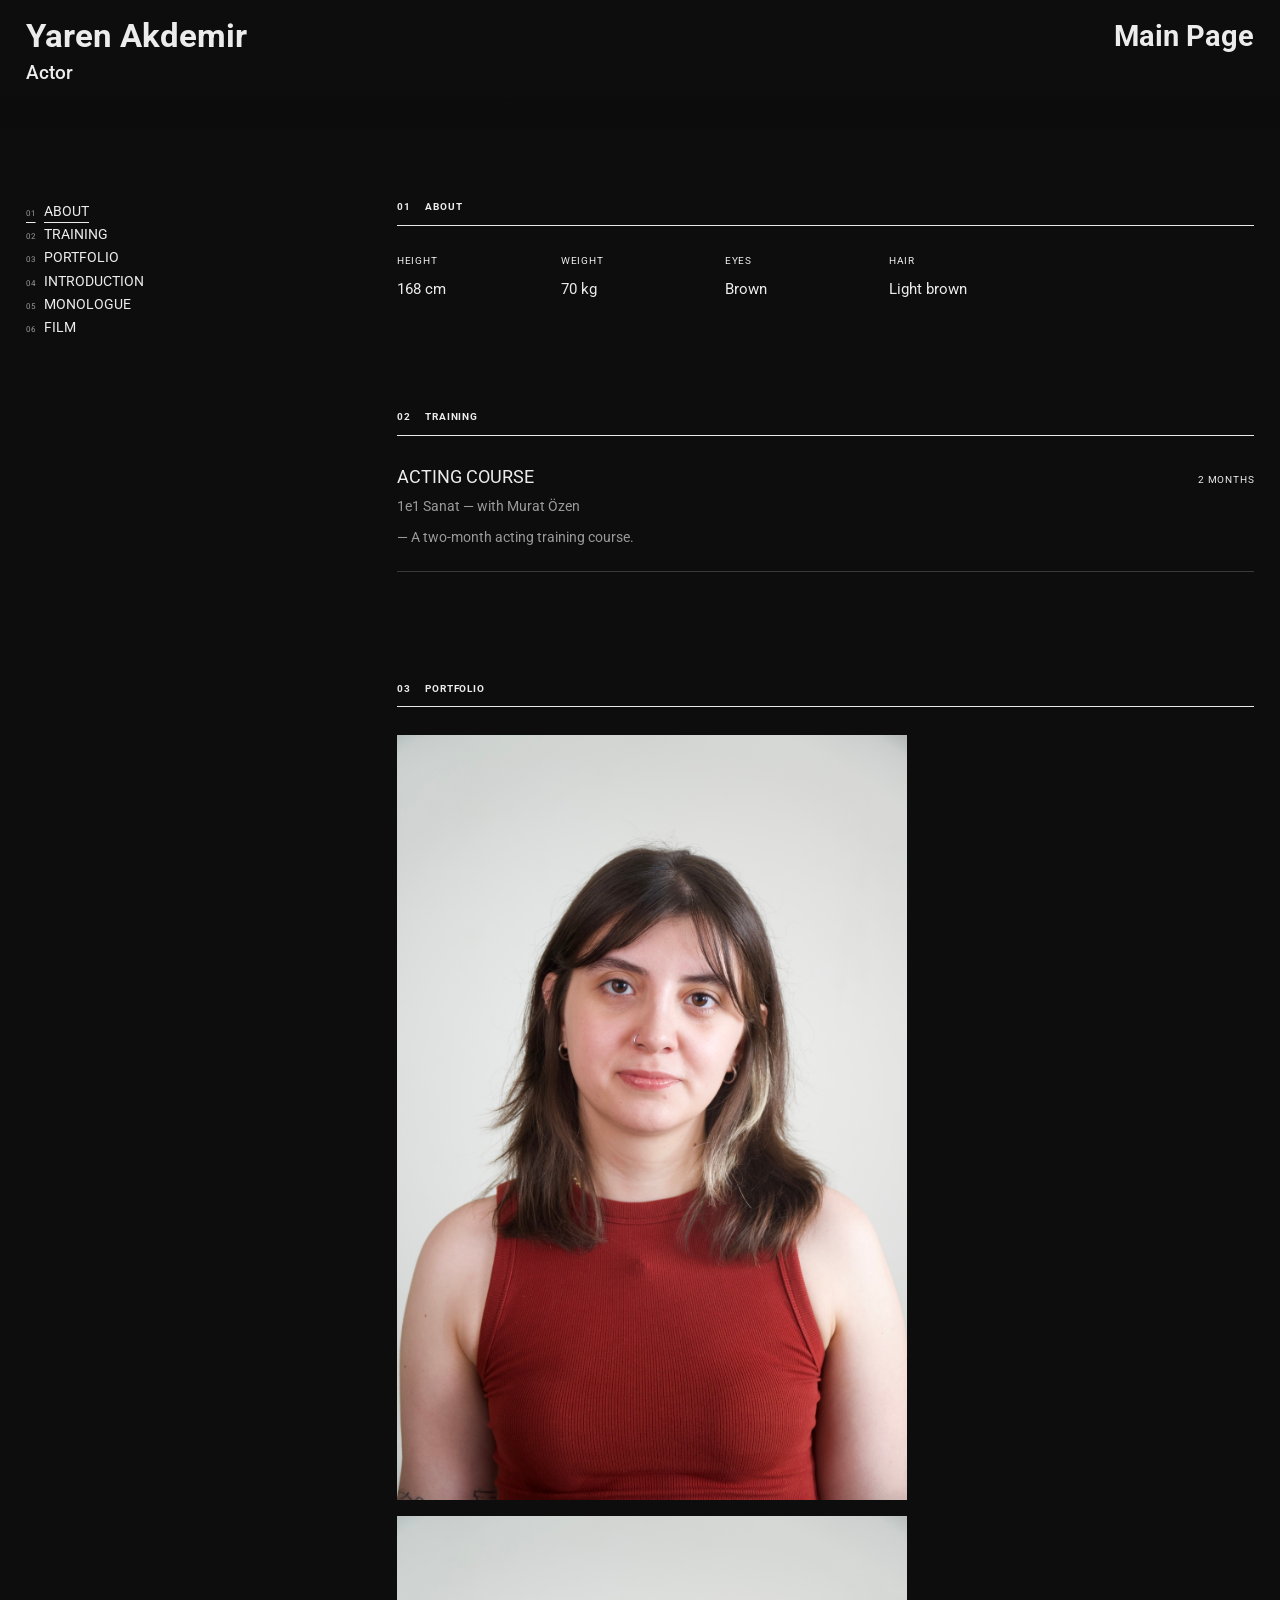
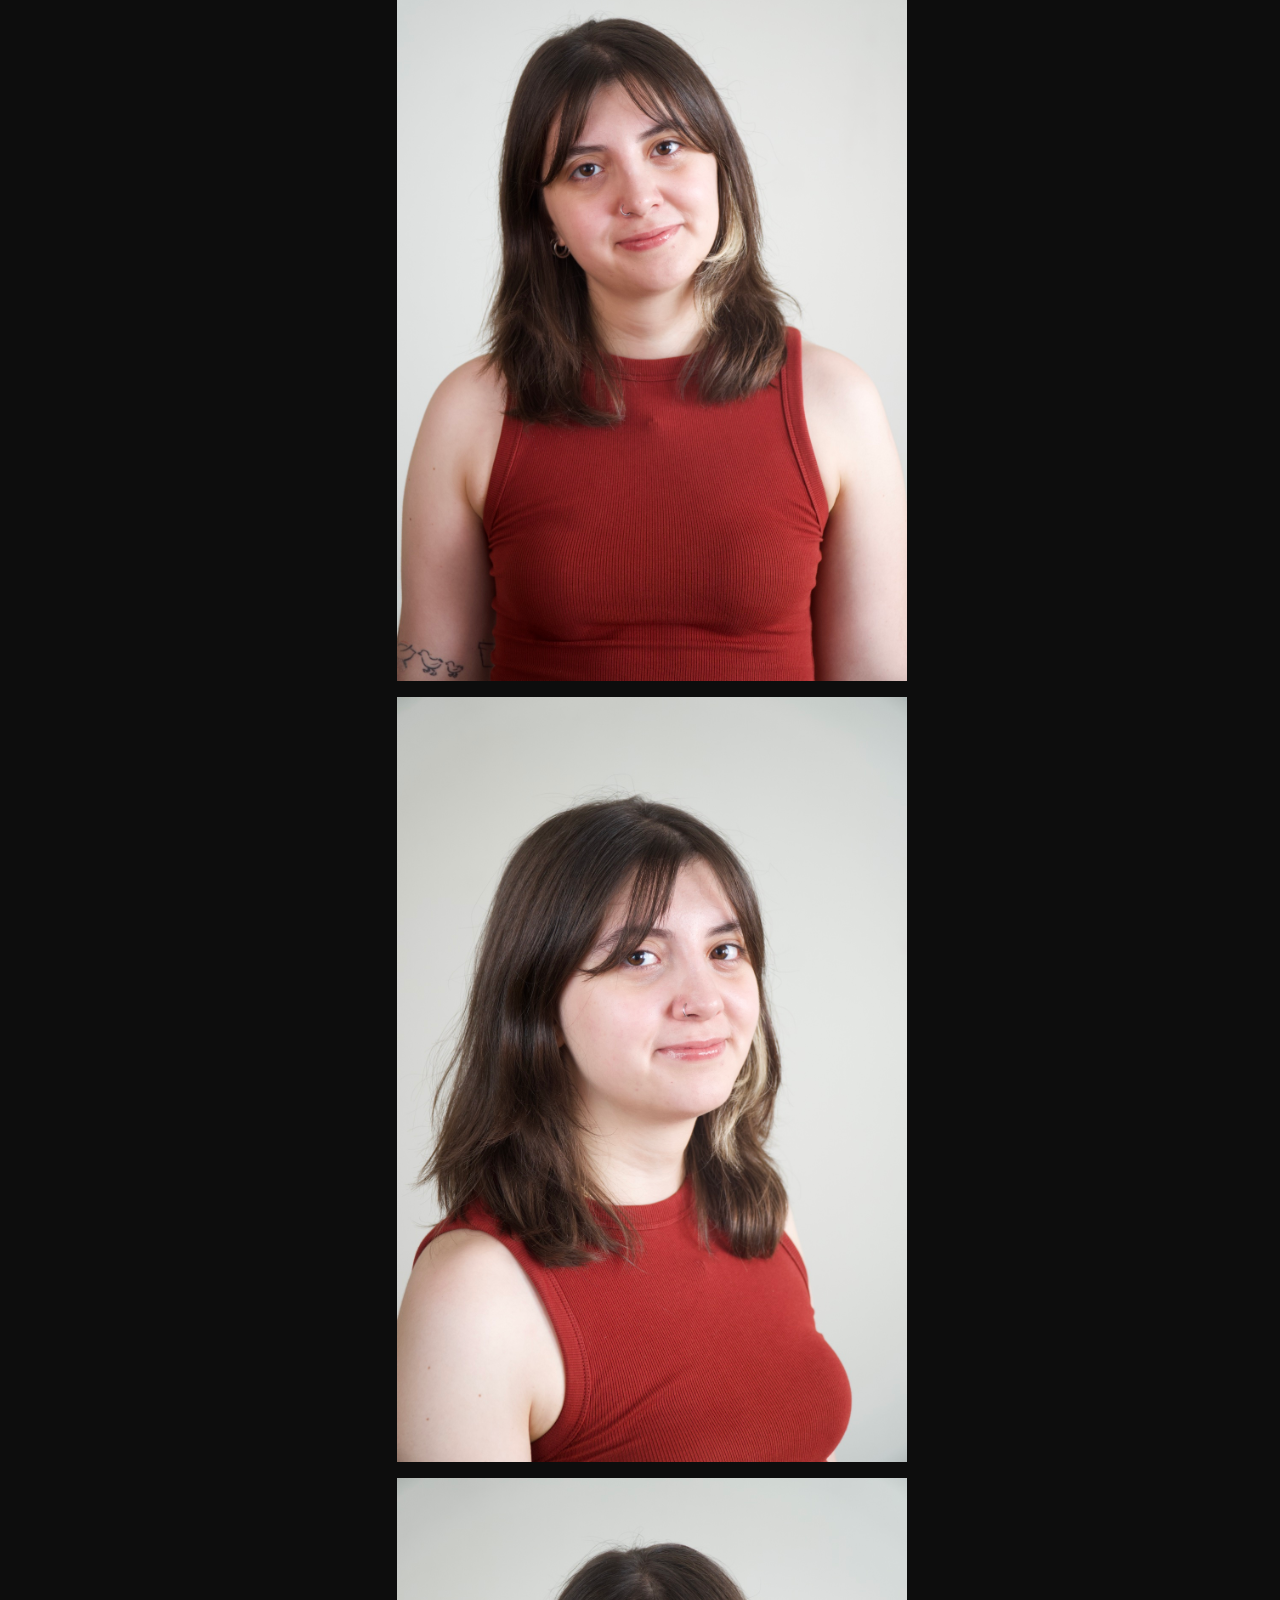
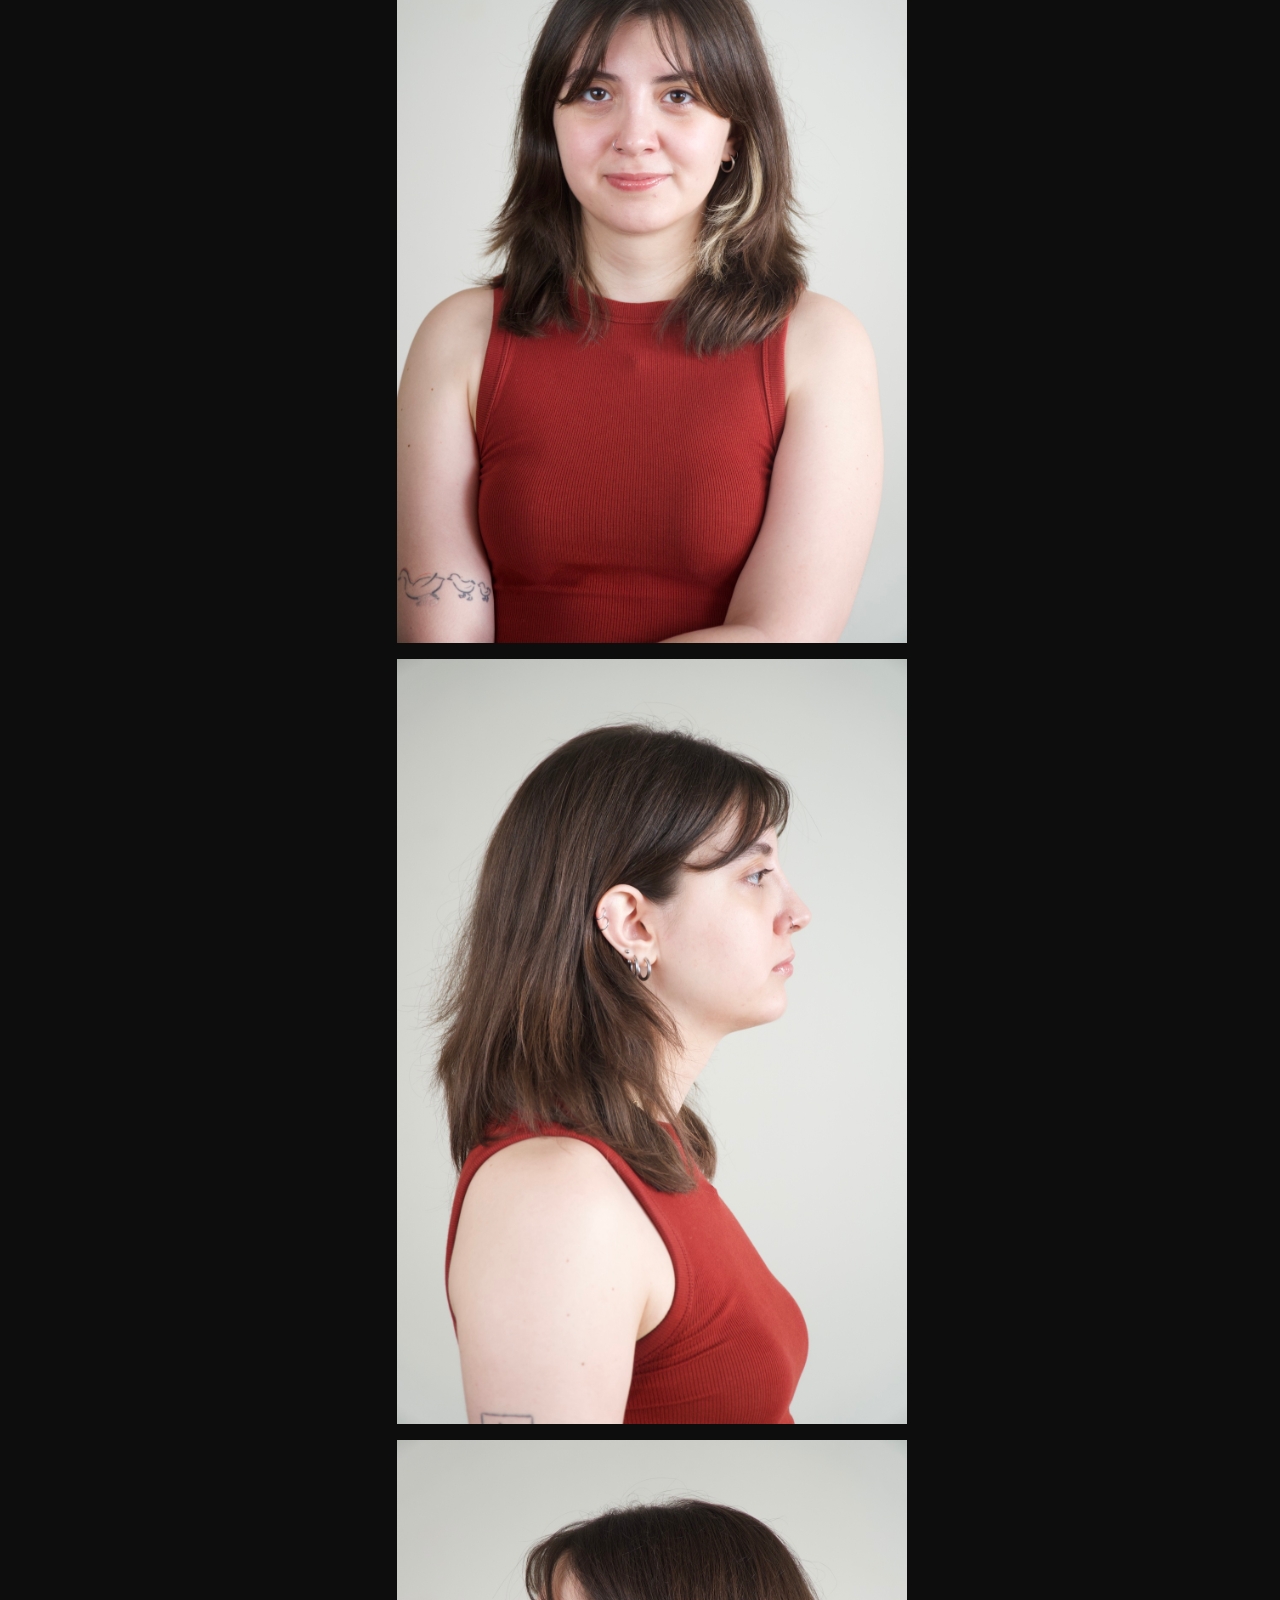
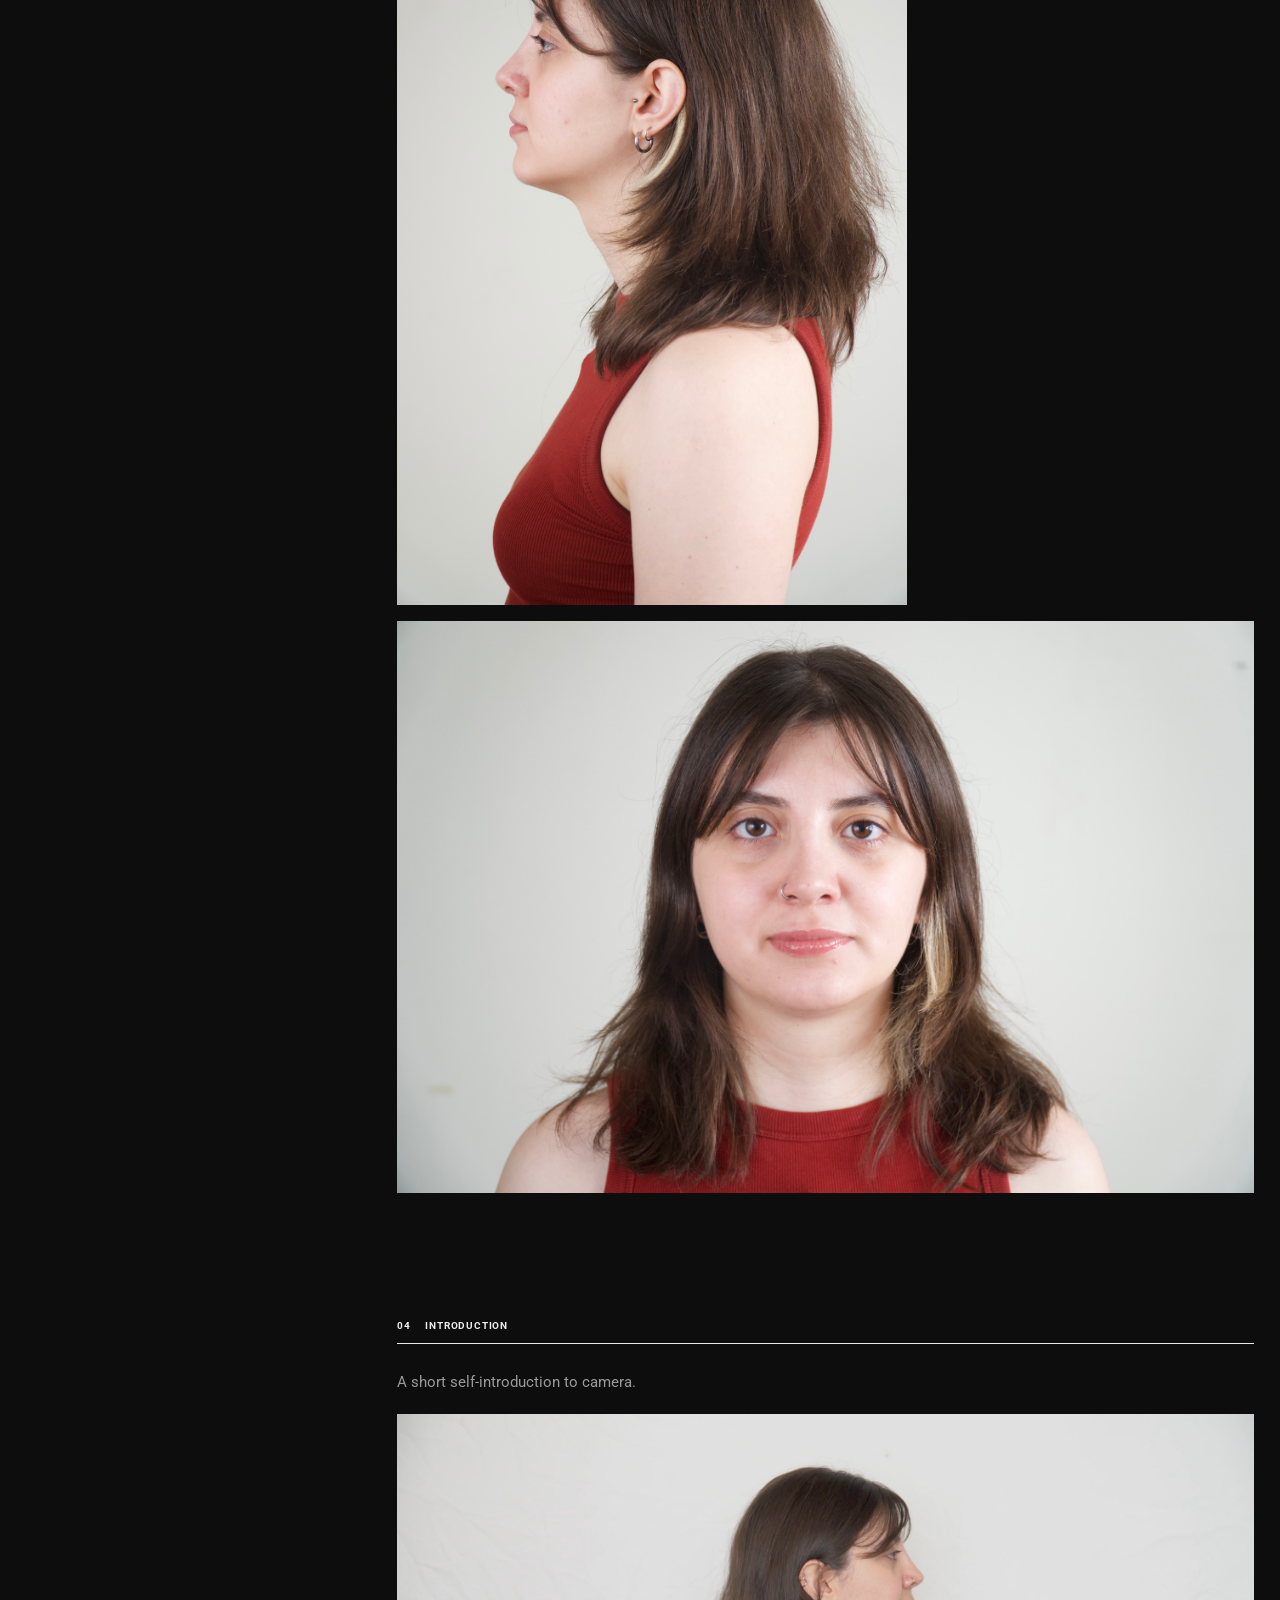
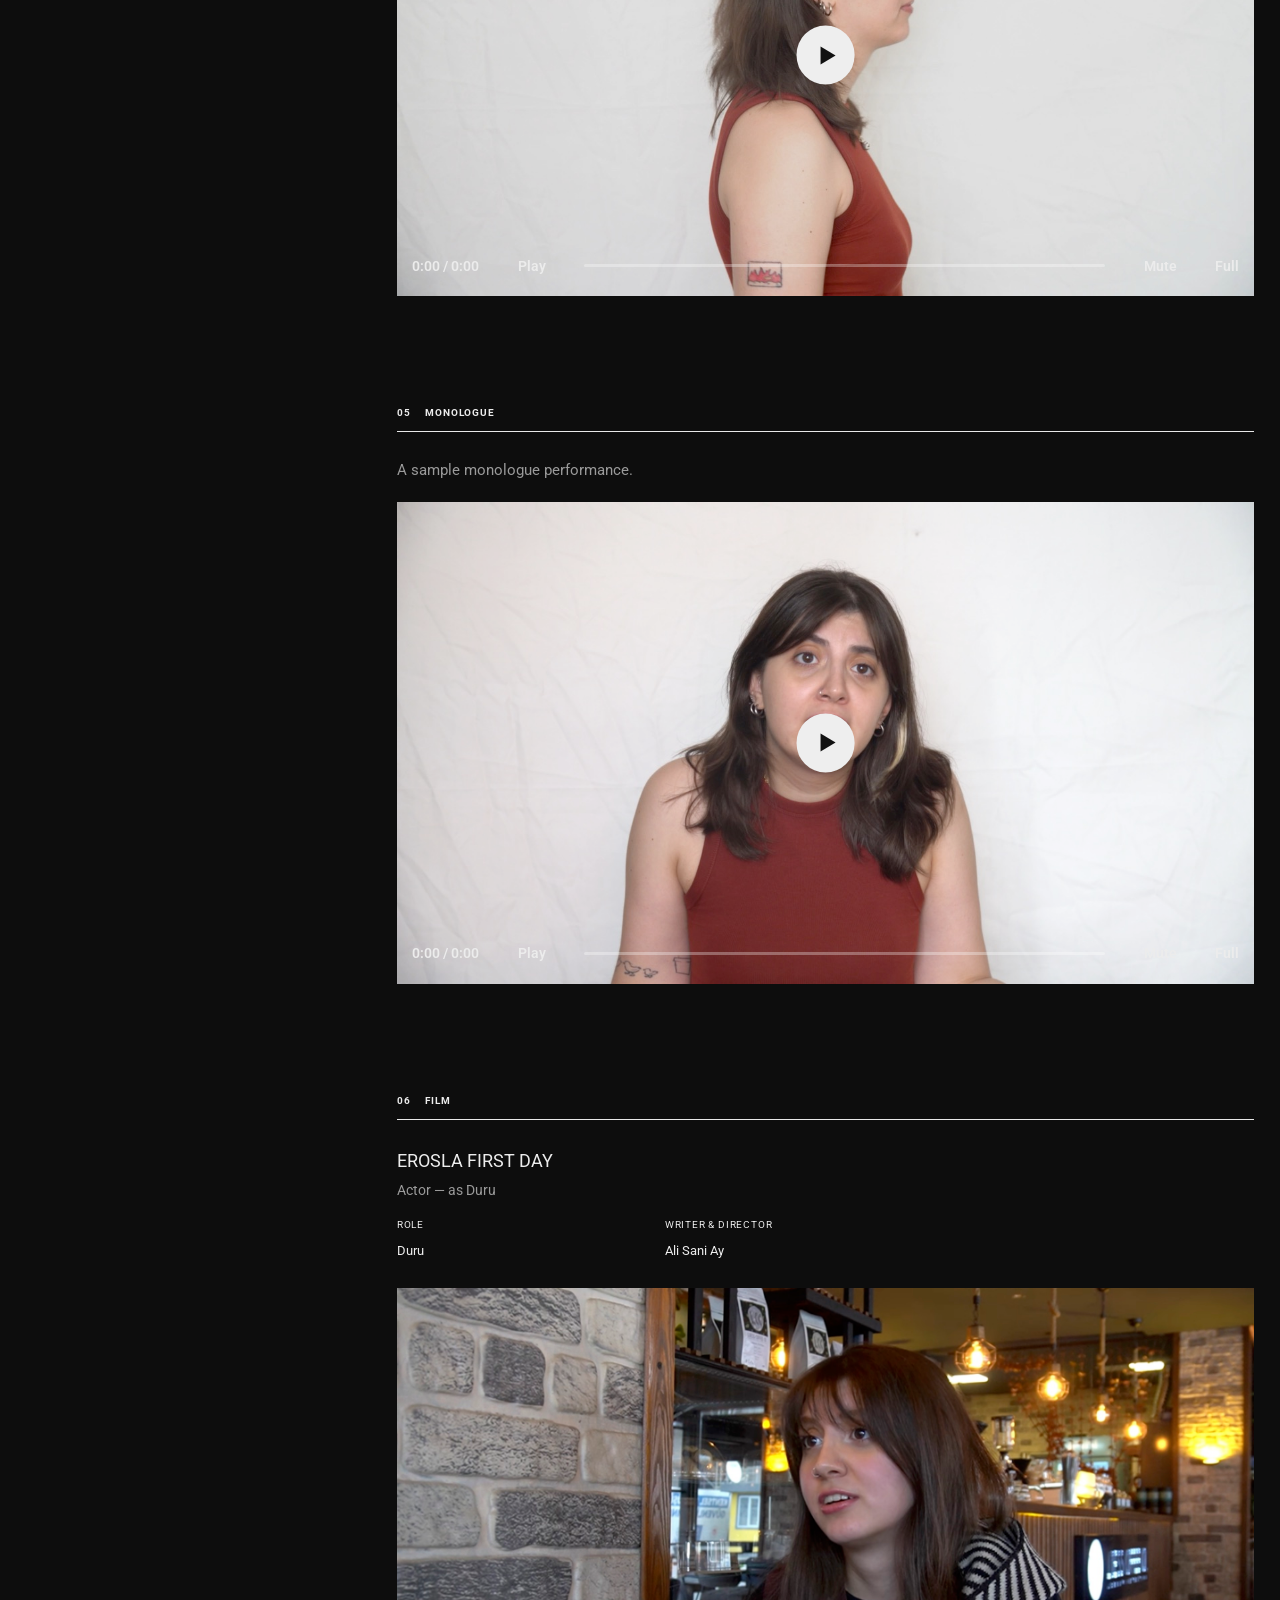
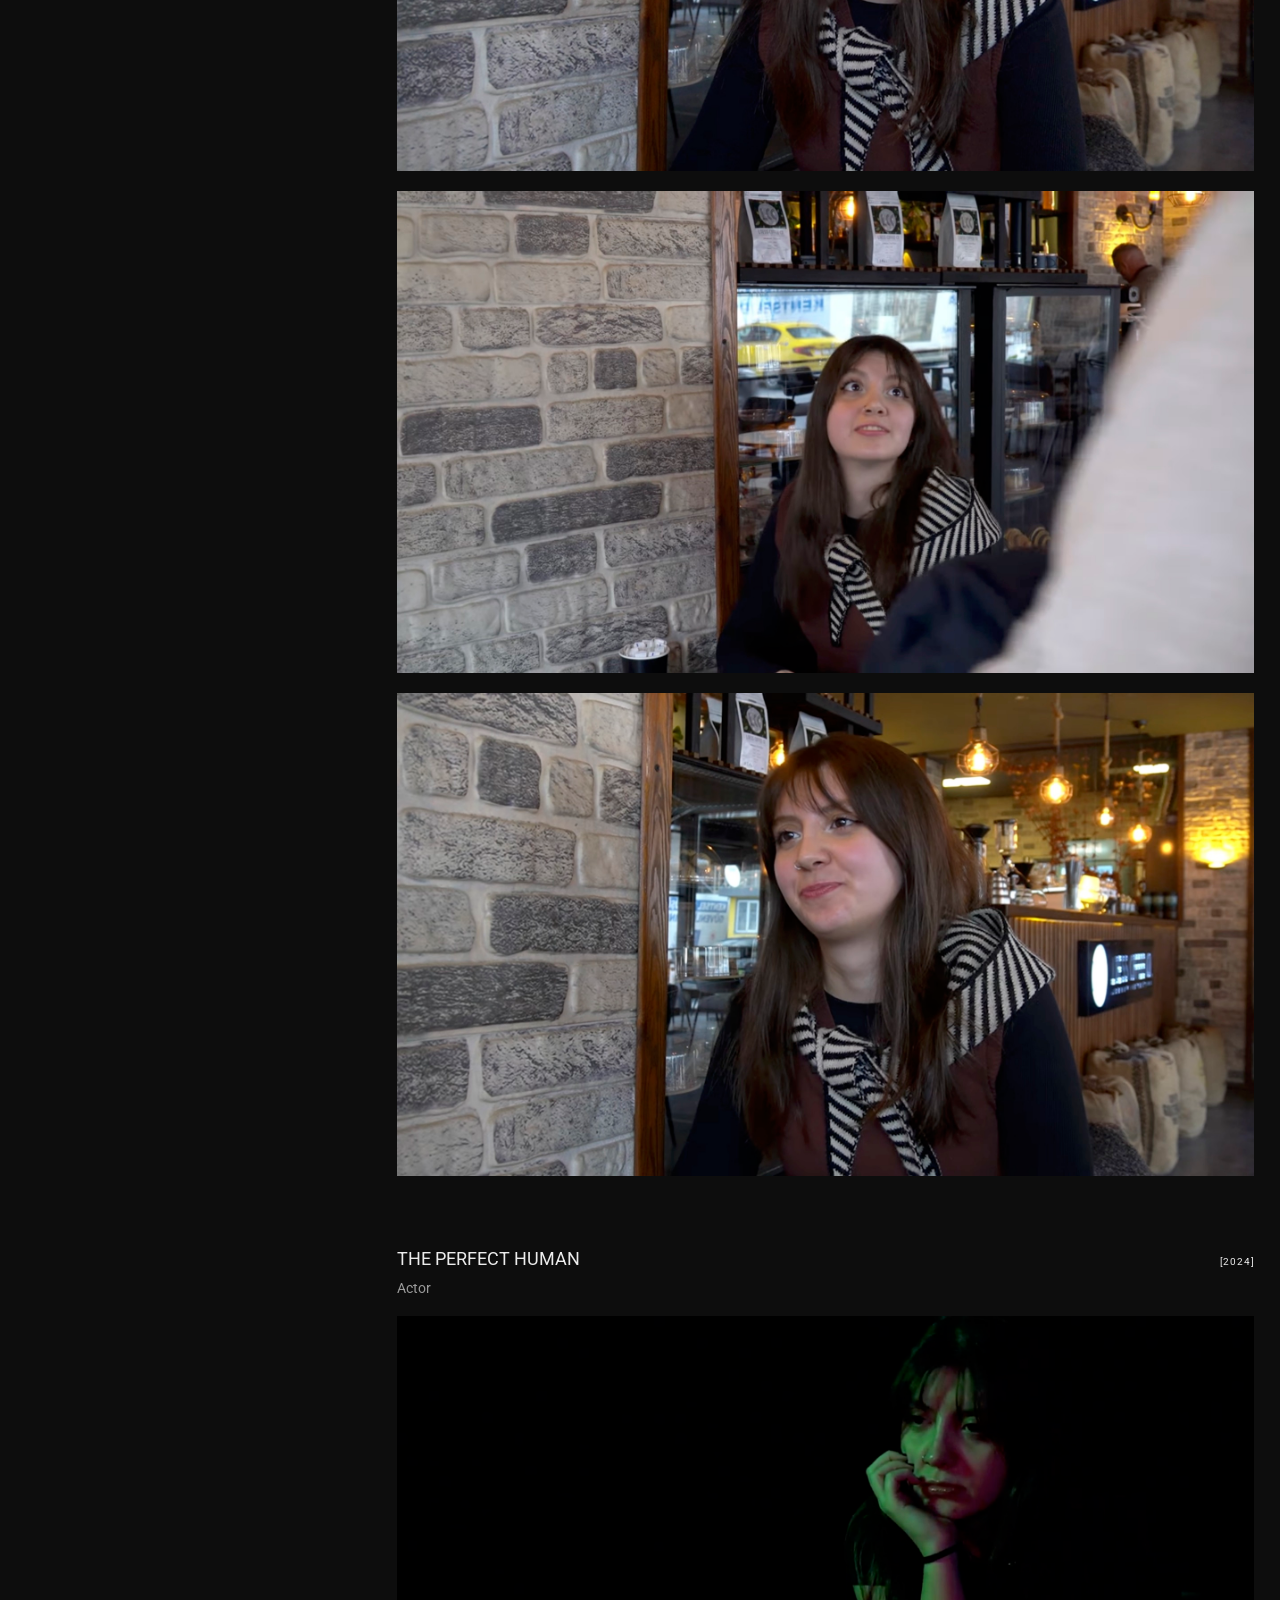
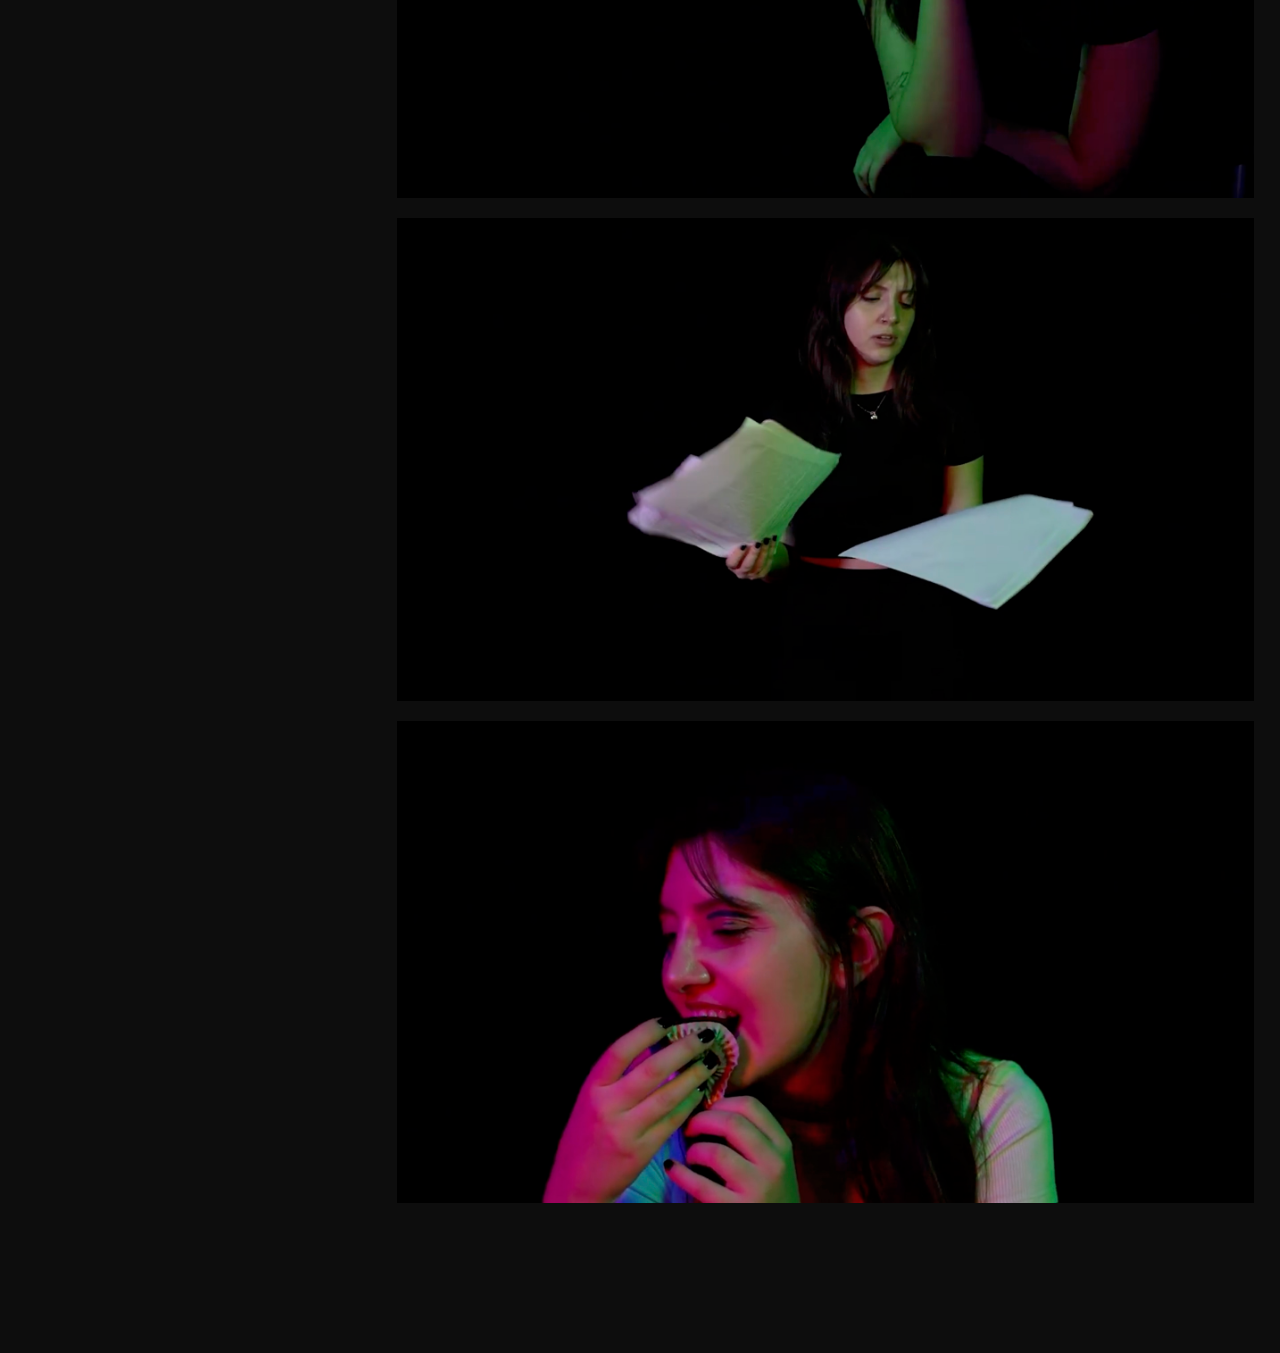
==== acting/index.html @ faf54133 "Web sitesini ekle" ====
<!DOCTYPE html>
<html lang="en">
<head>
  <meta charset="UTF-8">
  <meta name="viewport" content="width=device-width, initial-scale=1.0">
  <title>Yaren Akdemir — Acting</title>
  <link rel="preconnect" href="https://fonts.googleapis.com">
  <link rel="preconnect" href="https://fonts.gstatic.com" crossorigin>
  <link rel="stylesheet" href="https://fonts.googleapis.com/css2?family=Roboto:ital,wght@0,100..900;1,100..900&display=swap">
  <link rel="stylesheet" href="../css/pages.css">
</head>
<body class="page-acting">

<header class="site-header">
  <a class="brand" href="../index.html">
    <span class="brand-name">Yaren Akdemir</span>
    <span class="brand-title">Actor</span>
  </a>
  <div class="header-right">
    <a class="home-link" href="../index.html">Main Page</a>
  </div>
  <button class="menu-btn" aria-label="Menu" aria-expanded="false">+</button>
</header>

<nav class="menu-overlay" hidden>
  <a href="../index.html">Main Page</a>
  <a href="../main%20page/index.html">About Me</a>
  <a href="../front%20end/index.html">Front-End</a>
  <a href="../filmmaker/index.html">Film</a>
  <a href="../art%20director/index.html">Art Direction</a>
  <a href="../photography/index.html">Photography</a>
  <a href="../drawings/index.html">Drawing</a>
  <a href="../acting/index.html">Acting</a>
</nav>

<main class="layout">
  <aside class="info">
    <nav class="side-nav" aria-label="Sections">
      <ol>
        <li><a href="#about"><span class="num">01</span>About</a></li>
        <li><a href="#training"><span class="num">02</span>Training</a></li>
        <li><a href="#portfolio"><span class="num">03</span>Portfolio</a></li>
        <li><a href="#introduction"><span class="num">04</span>Introduction</a></li>
        <li><a href="#monologue"><span class="num">05</span>Monologue</a></li>
        <li><a href="#film"><span class="num">06</span>Film</a></li>
      </ol>
    </nav>
  </aside>

  <div class="content" id="work">
    <section class="section" id="about">
      <h2 class="section-head label"><span>01</span>About</h2>
      <dl class="meta about-meta">
        <div><dt>Height</dt><dd>168 cm</dd></div>
        <div><dt>Weight</dt><dd>70 kg</dd></div>
        <div><dt>Eyes</dt><dd>Brown</dd></div>
        <div><dt>Hair</dt><dd>Light brown</dd></div>
      </dl>
    </section>

    <section class="section" id="training">
      <h2 class="section-head label"><span>02</span>Training</h2>
      <article class="job">
        <div class="project-head"><h3 class="project-name">Acting Course</h3><span class="label">2 months</span></div>
        <p class="project-role">1e1 Sanat — with Murat Özen</p>
        <ul><li>A two-month acting training course.</li></ul>
      </article>
    </section>

    <section class="section" id="portfolio">
      <h2 class="section-head label"><span>03</span>Portfolio</h2>
      <div class="masonry">
        <a class="shot" href="portfolio/01.jpg"><img src="portfolio/01.jpg" alt="Yaren Akdemir — portfolio photo 1" loading="lazy"></a>
        <a class="shot" href="portfolio/02.jpg"><img src="portfolio/02.jpg" alt="Yaren Akdemir — portfolio photo 2" loading="lazy"></a>
        <a class="shot" href="portfolio/03.jpg"><img src="portfolio/03.jpg" alt="Yaren Akdemir — portfolio photo 3" loading="lazy"></a>
        <a class="shot" href="portfolio/04.jpg"><img src="portfolio/04.jpg" alt="Yaren Akdemir — portfolio photo 4" loading="lazy"></a>
        <a class="shot" href="portfolio/05.jpg"><img src="portfolio/05.jpg" alt="Yaren Akdemir — portfolio photo 5" loading="lazy"></a>
        <a class="shot" href="portfolio/06.jpg"><img src="portfolio/06.jpg" alt="Yaren Akdemir — portfolio photo 6" loading="lazy"></a>
        <a class="shot" href="portfolio/07.jpg"><img src="portfolio/07.jpg" alt="Yaren Akdemir — portfolio photo 7" loading="lazy"></a>
      </div>
    </section>

    <section class="section" id="introduction">
      <h2 class="section-head label"><span>04</span>Introduction</h2>
      <p class="section-text">A short self-introduction to camera.</p>
      <div class="media" data-label="Introduction">
        <video src="videos/introduction.mp4" poster="posters/introduction.jpg" preload="none" playsinline></video>
        <script type="application/json" class="cues">[[0.7,5.9,"Hello, I’m Yaren Akdemir. I’m 1.68 m tall and I weigh 68 kg."]]</script>
        <button class="play" aria-label="Play"></button>
        <div class="controls">
          <span data-time>0:00 / 0:00</span>
          <button data-play>Play</button>
          <div class="track"><div class="fill"></div></div>
          <button data-mute>Mute</button>
          <button data-full>Full</button>
        </div>
      </div>
    </section>

    <section class="section" id="monologue">
      <h2 class="section-head label"><span>05</span>Monologue</h2>
      <p class="section-text">A sample monologue performance.</p>
      <div class="media" data-label="Monologue">
        <video src="videos/monologue.mp4" poster="posters/monologue.jpg" preload="none" playsinline></video>
        <script type="application/json" class="cues">[[0.97,2.53,"A game."],[4.4,7.27,"Come on, I can’t be this unlucky."],[8.2,10.5,"Life is literally toying with me."],[11.53,12.97,"In the morning, the coffee spills."],[13.37,15.0,"At noon, the phone cuts out."],[15.87,17.67,"In the evening, just as I’m about to relax,"],[18.53,19.67,"the power goes out."],[20.8,22.6,"Is my life a sitcom?"],[24.0,26.33,"And love? The moment it sees me — poof,"],[26.93,28.57,"connection error."],[29.53,33.5,"Even my mom keeps wondering"],[33.73,34.93,"where my life is heading, poor woman."],[36.1,38.67,"But wait — in the finale, I’ll be the one laughing."],[39.13,42.1,"Because this much nonsense can’t be explained any other way."]]</script>
        <button class="play" aria-label="Play"></button>
        <div class="controls">
          <span data-time>0:00 / 0:00</span>
          <button data-play>Play</button>
          <div class="track"><div class="fill"></div></div>
          <button data-mute>Mute</button>
          <button data-full>Full</button>
        </div>
      </div>
    </section>

    <section class="section" id="film">
      <h2 class="section-head label"><span>06</span>Film</h2>

      <article class="project">
        <div class="project-head"><h3 class="project-name">Erosla First Day</h3></div>
        <p class="project-role">Actor — as Duru</p>
        <dl class="meta film-meta">
          <div><dt>Role</dt><dd>Duru</dd></div>
          <div><dt>Writer &amp; Director</dt><dd>Ali Sani Ay</dd></div>
        </dl>
        <div class="gallery">
            <a class="shot" href="images/01.jpg"><img src="images/01.jpg" width="1920" height="1080" alt="Erosla First Day — film still" loading="lazy"></a>
            <a class="shot" href="images/02.jpg"><img src="images/02.jpg" width="1920" height="1080" alt="Erosla First Day — film still" loading="lazy"></a>
            <a class="shot" href="images/03.jpg"><img src="images/03.jpg" width="1920" height="1080" alt="Erosla First Day — film still" loading="lazy"></a>
        </div>
      </article>

      <article class="project">
        <div class="project-head"><h3 class="project-name">The Perfect Human</h3><span class="label">[2024]</span></div>
        <p class="project-role">Actor</p>
        <div class="gallery">
            <a class="shot" href="images/04.jpg"><img src="images/04.jpg" width="1920" height="1080" alt="The Perfect Human — film still" loading="lazy"></a>
            <a class="shot" href="images/05.jpg"><img src="images/05.jpg" width="1920" height="1080" alt="The Perfect Human — film still" loading="lazy"></a>
            <a class="shot" href="images/06.jpg"><img src="images/06.jpg" width="1920" height="1080" alt="The Perfect Human — film still" loading="lazy"></a>
        </div>
      </article>
    </section>
  </div>
</main>

<dialog class="lightbox">
  <button class="lightbox-close" aria-label="Close">&times;</button>
  <img src="" alt="">
</dialog>

<script src="../js/pages.js"></script>
</body>
</html>
---- css/pages.css ----
/* Shared layout for every inner page (front end, film, photography...).
   Left: name + title, info column. Right: big media, stacked. */

:root {
  --bg: #0d0d0d;
  --fg: #ececec;
  --dim: #9a9a9a;
  --line: #e8e8e8;
  --faint: rgba(255, 255, 255, 0.18);
  --gutter: clamp(16px, 2vw, 40px);
  --left: clamp(260px, 27vw, 520px);
  --header-h: 130px;
  /* one font everywhere: Roboto */
  --serif: "Roboto", sans-serif;
  --sans: "Roboto", sans-serif;
  --mono: "Roboto", sans-serif;
}

/* The "me" page has no title under the name, so the photo sits right under it */
.page-me { --header-h: 96px; }

* { box-sizing: border-box; }

html {
  background: var(--bg);        /* same colour past the end of the page */
  overscroll-behavior-y: none;   /* no bouncing past the last section */
  scroll-behavior: smooth;
  scroll-padding-top: calc(var(--header-h) + 20px);
}

body {
  margin: 0;
  background: var(--bg);
  color: var(--fg);
  font-family: var(--sans);
  font-optical-sizing: auto;
  font-style: normal;
  font-variation-settings: "wdth" 100;
  font-size: 14px;
  line-height: 1.45;
  -webkit-font-smoothing: antialiased;
}

a { color: inherit; text-decoration: none; }
ol, ul { list-style: none; margin: 0; padding: 0; }
h1, h2, h3, p { margin: 0; }

.label {
  font-family: var(--mono);
  font-size: 10px;
  letter-spacing: 0.08em;
  text-transform: uppercase;
}

/* ---------- Header ---------- */

.site-header {
  position: fixed;
  inset: 0 0 auto 0;
  z-index: 10;
  display: flex;
  align-items: flex-start;
  gap: var(--gutter);
  height: var(--header-h);
  padding: 18px var(--gutter) 0;
  background: linear-gradient(var(--bg) 75%, transparent);
}

.brand {
  display: flex;
  flex-direction: column;
  flex-shrink: 0;
  width: var(--left);
}
.brand-name {
  font-family: var(--serif);
  font-weight: 700;
  font-size: clamp(30px, 2.6vw, 50px);
  line-height: 1.1;
}
.brand-title {
  font-family: var(--serif);
  font-weight: 500;
  font-size: clamp(18px, 1.45vw, 28px);
  margin-top: 0.3em;
}

.header-right {
  display: flex;
  align-items: center;
  gap: clamp(40px, 7vw, 140px);
  height: calc(clamp(30px, 2.6vw, 50px) * 1.1);
  margin-left: auto;
}
.home-link {
  font-family: var(--serif);
  font-weight: 700;
  font-size: clamp(24px, 2.3vw, 46px);
}
.home-link:hover { opacity: 0.7; }

.menu-btn {
  display: none;
  margin-left: auto;
  padding: 0;
  border: 0;
  background: none;
  color: var(--fg);
  font: 200 56px/0.8 var(--sans);
  cursor: pointer;
  transition: transform 0.2s;
}
.menu-btn[aria-expanded="true"] { transform: rotate(45deg); }

.menu-overlay {
  position: fixed;
  inset: 0;
  z-index: 9;
  display: flex;
  flex-direction: column;
  justify-content: center;
  gap: 10px;
  padding: var(--header-h) var(--gutter) var(--gutter);
  background: var(--bg);
  font-family: var(--serif);
  font-size: 36px;
}
.menu-overlay[hidden] { display: none; }

/* ---------- Page grid ---------- */

.layout {
  display: grid;
  grid-template-columns: var(--left) 1fr;
  gap: var(--gutter);
  padding: calc(var(--header-h) + 70px) 0 80px var(--gutter);
}
.page-me .layout { padding-top: var(--header-h); }

.info {
  position: sticky;
  top: calc(var(--header-h) + 70px);
  align-self: start;
  /* a long menu scrolls inside the column instead of being cut off */
  max-height: calc(100vh - var(--header-h) - 90px);
  overflow-y: auto;
  scrollbar-width: none;
}
.info::-webkit-scrollbar { display: none; }
.page-me .info { top: var(--header-h); max-height: calc(100vh - var(--header-h) - 20px); }

.content { min-width: 0; }

/* ---------- Left column: work info ---------- */

.work-title { font-size: clamp(20px, 1.5vw, 26px); font-weight: 400; }
.work-sub { margin-top: 0.6em; font-size: 13px; }
.work-year { margin-top: 1.1em; }

.rule {
  margin: 32px 0;
  border: 0;
  border-top: 1px solid var(--line);
}

.meta {
  display: grid;
  grid-template-columns: 1fr 1fr;
  gap: 24px 16px;
  margin: 0 0 28px;
}
.meta dt { font-family: var(--mono); font-size: 10px; letter-spacing: 0.08em; text-transform: uppercase; }
.meta dd { margin: 0.7em 0 0; font-size: 13px; }

.acc { border-bottom: 1px solid var(--line); }
.acc summary {
  display: flex;
  justify-content: space-between;
  align-items: center;
  padding: 14px 0 6px;
  font-family: var(--mono);
  font-size: 10px;
  letter-spacing: 0.08em;
  text-transform: uppercase;
  list-style: none;
  cursor: pointer;
}
.acc summary::-webkit-details-marker { display: none; }
.acc summary::after {
  content: "";
  width: 7px;
  height: 7px;
  margin-right: 4px;
  border-right: 2px solid var(--fg);
  border-bottom: 2px solid var(--fg);
  transform: translateY(-2px) rotate(45deg);
  transition: transform 0.2s;
}
.acc[open] summary::after { transform: translateY(2px) rotate(225deg); }
.acc > :not(summary) { margin: 6px 0 18px; font-size: 13px; color: var(--dim); }

/* ---------- Left column: section menu ---------- */

.side-nav a {
  display: flex;
  align-items: baseline;
  gap: 0.6em;
  font-size: clamp(13px, 1.1vw, 21px);
  line-height: 1.65;
  text-transform: uppercase;
  transition: opacity 0.2s;
}
.side-nav .num { font-family: var(--mono); font-size: 0.58em; color: var(--dim); }
.side-nav:has(a:hover) a:not(:hover) { opacity: 0.45; }
.side-nav a.current { text-decoration: underline; text-underline-offset: 6px; text-decoration-thickness: 1px; }

.portrait {
  display: block;
  width: clamp(160px, 12vw, 240px);
  aspect-ratio: 226 / 336;
  object-fit: cover;
  margin: 10px 0 40px;
}

/* ---------- Right column: media ---------- */

/* Placeholder box. Put an <img> or <video> inside and it covers the label. */
.media {
  position: relative;
  aspect-ratio: 16 / 9;
  margin-bottom: 30px;
  overflow: hidden;
  background: #000;
}
.media::before {
  content: attr(data-label);
  position: absolute;
  inset: 0;
  display: grid;
  place-items: center;
  font-family: var(--mono);
  font-size: 11px;
  letter-spacing: 0.1em;
  color: #555;
}
.media > img,
.media > video {
  position: absolute;
  inset: 0;
  width: 100%;
  height: 100%;
  object-fit: cover;
}
.media.tall { aspect-ratio: 4 / 5; }
.media.paper { aspect-ratio: 1.414 / 1; }

.play {
  position: absolute;
  top: 50%;
  left: 50%;
  z-index: 2;
  display: grid;
  place-items: center;
  width: clamp(56px, 4.6vw, 88px);
  aspect-ratio: 1;
  border: 0;
  border-radius: 50%;
  background: #eee;
  transform: translate(-50%, -50%);
  cursor: pointer;
  transition: opacity 0.2s;
}
.play::before {
  content: "";
  margin-left: 12%;
  border-style: solid;
  border-width: 9px 0 9px 15px;
  border-color: transparent transparent transparent #111;
}
.media.playing .play { opacity: 0; }
.media.playing:hover .play { opacity: 1; }

.controls {
  position: absolute;
  inset: auto 0 0 0;
  z-index: 2;
  display: flex;
  align-items: center;
  gap: clamp(20px, 3vw, 60px);
  padding: 0 clamp(14px, 1.2vw, 24px) clamp(14px, 1.6vw, 30px);
  font-size: 14px;
  font-weight: 600;
}
.controls button {
  padding: 0;
  border: 0;
  background: none;
  color: inherit;
  font: inherit;
  cursor: pointer;
}
.controls .track {
  flex: 1;
  height: 3px;
  border-radius: 2px;
  background: rgba(255, 255, 255, 0.3);
  overflow: hidden;
}
.controls .fill { width: 0; height: 100%; background: #fff; }

/* ---------- Right column: text sections ---------- */

.section {
  margin-bottom: 110px;
  padding-right: var(--gutter);
}
.section-head {
  display: flex;
  gap: 1.5em;
  margin-bottom: 28px;
  padding-bottom: 10px;
  border-bottom: 1px solid var(--line);
}
.section-text { max-width: 60ch; font-size: 15px; color: var(--dim); }
.section-text + .section-text { margin-top: 1em; }

.project { margin-bottom: 70px; }
.project-head {
  display: flex;
  justify-content: space-between;
  align-items: baseline;
  gap: 16px;
  margin-bottom: 6px;
}
.project-name { font-size: clamp(18px, 1.4vw, 24px); font-weight: 400; text-transform: uppercase; }
.project-role { margin-bottom: 18px; color: var(--dim); }

.tags { display: flex; flex-wrap: wrap; gap: 8px; }
.tags li {
  padding: 5px 10px;
  border: 1px solid rgba(255, 255, 255, 0.35);
  border-radius: 999px;
  font-family: var(--mono);
  font-size: 10px;
  letter-spacing: 0.06em;
  text-transform: uppercase;
}

.columns {
  display: grid;
  grid-template-columns: repeat(auto-fit, minmax(220px, 1fr));
  gap: 30px 50px;
}
.columns h3 { margin-bottom: 10px; }

.lines li {
  padding: 10px 0;
  border-bottom: 1px solid var(--faint);
  font-size: 15px;
}

.gallery {
  display: grid;
  grid-template-columns: repeat(auto-fill, minmax(240px, 1fr));
  gap: 20px;
}
.gallery .media { margin-bottom: 0; }

/* A picture you can click to see big */
.shot {
  display: block;
  cursor: zoom-in;
}
.shot img {
  display: block;
  width: 100%;
  height: auto;
  background: #000;
  transition: opacity 0.2s;
}
.shot:hover img { opacity: 0.8; }
.shot .label { display: block; margin-top: 10px; }

/* Pictures of any shape, packed in columns (photography, drawings) */
.masonry {
  columns: 3 260px;
  column-gap: 16px;
  padding-right: var(--gutter);
}
.masonry .shot {
  margin-bottom: 16px;
  break-inside: avoid;
}
.masonry.two { columns: 2 320px; }

.lightbox {
  max-width: 100vw;
  max-height: 100vh;
  padding: 0;
  border: 0;
  background: transparent;
  overflow: visible;
}
.lightbox::backdrop { background: rgba(0, 0, 0, 0.92); }
.lightbox img {
  display: block;
  max-width: 94vw;
  max-height: 92vh;
}
.lightbox-close {
  position: fixed;
  top: 10px;
  right: 18px;
  border: 0;
  background: none;
  color: #fff;
  font: 200 44px/1 var(--sans);
  cursor: pointer;
}


/* Me page: what I do */
.disciplines {
  display: grid;
  grid-template-columns: repeat(auto-fill, minmax(200px, 1fr));
  gap: 40px 30px;
}
.disciplines h3 {
  margin: 6px 0 10px;
  font-size: clamp(16px, 1.2vw, 20px);
  font-weight: 400;
  text-transform: uppercase;
}
.disciplines li { color: var(--dim); }

/* ---------- Phone ---------- */

@media (max-width: 800px) {
  :root { --header-h: 110px; --left: auto; }
  .page-me { --header-h: 76px; }

  .header-right { display: none; }
  .menu-btn { display: block; }
  .brand { width: auto; }

  .layout {
    grid-template-columns: 1fr;
    padding: calc(var(--header-h) + 20px) var(--gutter) 60px;
  }
  .info { position: static; max-height: none; overflow: visible; }
  /* single works: media first, info under it */
  .layout.work .content { order: -1; }

  .section { padding-right: 0; margin-bottom: 70px; }
  .masonry { columns: 2 140px; column-gap: 10px; padding-right: 0; }
  .masonry .shot { margin-bottom: 10px; }
  .side-nav { margin-bottom: 40px; }
  .portrait { width: 55%; }
}

/* A certificate with what I did next to it */
.cert-row {
  display: grid;
  grid-template-columns: minmax(0, 5fr) minmax(0, 6fr);
  gap: clamp(20px, 2.5vw, 48px);
  align-items: start;
  margin-bottom: 60px;
}
.cert-row .project-role { margin-bottom: 8px; }
.cert-row .section-text { margin: 18px 0; }

@media (max-width: 800px) {
  .cert-row { grid-template-columns: 1fr; margin-bottom: 50px; }
}

/* One job or school: title, dates, place and a few lines */
.job {
  padding: 22px 0;
  border-bottom: 1px solid var(--faint);
}
.job:first-of-type { padding-top: 0; }
.job .project-role { margin-bottom: 10px; }
.job li {
  max-width: 70ch;
  padding-left: 1.2em;
  text-indent: -1.2em;
  font-size: 14px;
  line-height: 1.6;
  color: var(--dim);
}
.job li::before { content: "— "; }

/* English translation next to a title */
.project-name .en { color: var(--dim); }
/* A drawing keeps its own shape and never grows taller than the screen.
   Click the picture and its About opens underneath. */
.page-drawing .section { margin-bottom: 90px; }
.work { margin-top: 18px; }
.work summary {
  display: block;
  list-style: none;
  cursor: pointer;
}
.work summary::-webkit-details-marker { display: none; }
.work summary img {
  display: block;
  width: auto;
  height: auto;
  max-width: 100%;
  max-height: 85vh;
  transition: opacity 0.2s;
}
.work summary:hover img { opacity: 0.85; }
.work summary::after {
  content: "About +";
  display: block;
  margin-top: 12px;
  font-family: var(--mono);
  font-size: 10px;
  letter-spacing: 0.08em;
  text-transform: uppercase;
}
.work[open] summary::after { content: "About −"; }
.work .meta {
  max-width: 520px;
  margin: 16px 0 0;
  padding-top: 16px;
  border-top: 1px solid var(--line);
}

/* Film details under the player */
.film-meta { max-width: 520px; margin-top: 4px; }
.page-film .acc,
.page-art .acc { max-width: 70ch; }
.page-film .acc p,
.page-art .acc p { font-size: 14px; line-height: 1.6; }
.watch { margin-top: 20px; }
.side-nav .en { color: var(--dim); }

/* Photography: one section per day, stacked */
.day { margin-bottom: 80px; }
.day .project-head { margin-bottom: 18px; }
.day .masonry { padding-right: 0; }
.masonry.one { columns: 1; }
.masonry.one .shot img {
  width: auto;
  max-width: 100%;
  max-height: 85vh;
}

/* Every item title (film, drawing, day) has its number in front and a
   line under it, like the section headings */
.section > .project-head {
  justify-content: flex-start;
  gap: 1.5em;
  margin-bottom: 14px;
  padding-bottom: 10px;
  border-bottom: 1px solid var(--line);
}
.page-film .film-meta { grid-template-columns: repeat(3, 1fr); }

/* a small note at the far right of a title row (e.g. "5 photos") */
.section > .project-head h2 + .label { margin-left: auto; }

/* Film "About": closed until clicked; holds the details, text and awards */
.acc.about .film-meta { margin: 14px 0 20px; color: var(--fg); }
.acc.about h3 { margin: 22px 0 8px; color: var(--fg); }
.section-text + .media { margin-top: 20px; }
#portfolio .masonry { padding-right: 0; }

/* Acting: every picture on its own row, one under the other */
.page-acting .masonry { columns: 1; }
.page-acting .gallery { grid-template-columns: 1fr; }
.page-acting .shot img {
  width: auto;
  max-width: 100%;
  max-height: 85vh;
}
.about-meta { grid-template-columns: repeat(4, 1fr); max-width: 640px; margin-bottom: 0; }
.about-meta dd { font-size: 15px; }
@media (max-width: 800px) { .about-meta { grid-template-columns: 1fr 1fr; } }

/* Photography: every picture on its own row, one under the other */
.page-photo .masonry { columns: 1; }
.page-photo .shot img {
  width: auto;
  max-width: 100%;
  max-height: 85vh;
}

/* Art direction: project pictures one under the other */
.page-art .gallery { grid-template-columns: 1fr; margin-bottom: 24px; }
.page-art .shot img {
  width: auto;
  max-width: 100%;
  max-height: 85vh;
}
.page-art .film-meta { max-width: 640px; }
.job .watch { margin-top: 12px; }
#certificates .cert-row + .job { padding-top: 22px; border-top: 1px solid var(--faint); }

/* Subtitles: black text with no box, above the player controls.
   Each word shows up as it is spoken. */
.caption {
  position: absolute;
  left: 50%;
  bottom: clamp(50px, 5.5vw, 90px);
  z-index: 2;
  width: 86%;
  color: #000;
  font-size: clamp(15px, 1.7vw, 28px);
  font-weight: 600;
  line-height: 1.35;
  text-align: center;
  /* a soft light edge keeps the black readable over dark parts of the picture */
  text-shadow: 0 0 6px rgba(255, 255, 255, 0.9), 0 0 2px rgba(255, 255, 255, 0.9);
  transform: translateX(-50%);
}
.caption span { opacity: 0; transition: opacity 0.15s; }
.caption span.on { opacity: 1; }
.caption[hidden] { display: none; }

/* The player in full screen */
.media:fullscreen {
  width: 100vw;
  height: 100vh;
  aspect-ratio: auto;
  margin: 0;
}
.media:fullscreen > video { object-fit: contain; }
.media:fullscreen .caption { font-size: clamp(18px, 2.2vw, 40px); bottom: 12vh; }
.project .section-text { margin-bottom: 1em; }
.project .section-text + .media { margin-top: 24px; }

/* The page ends right after the last section */
.content > .section:last-child { margin-bottom: 0; }
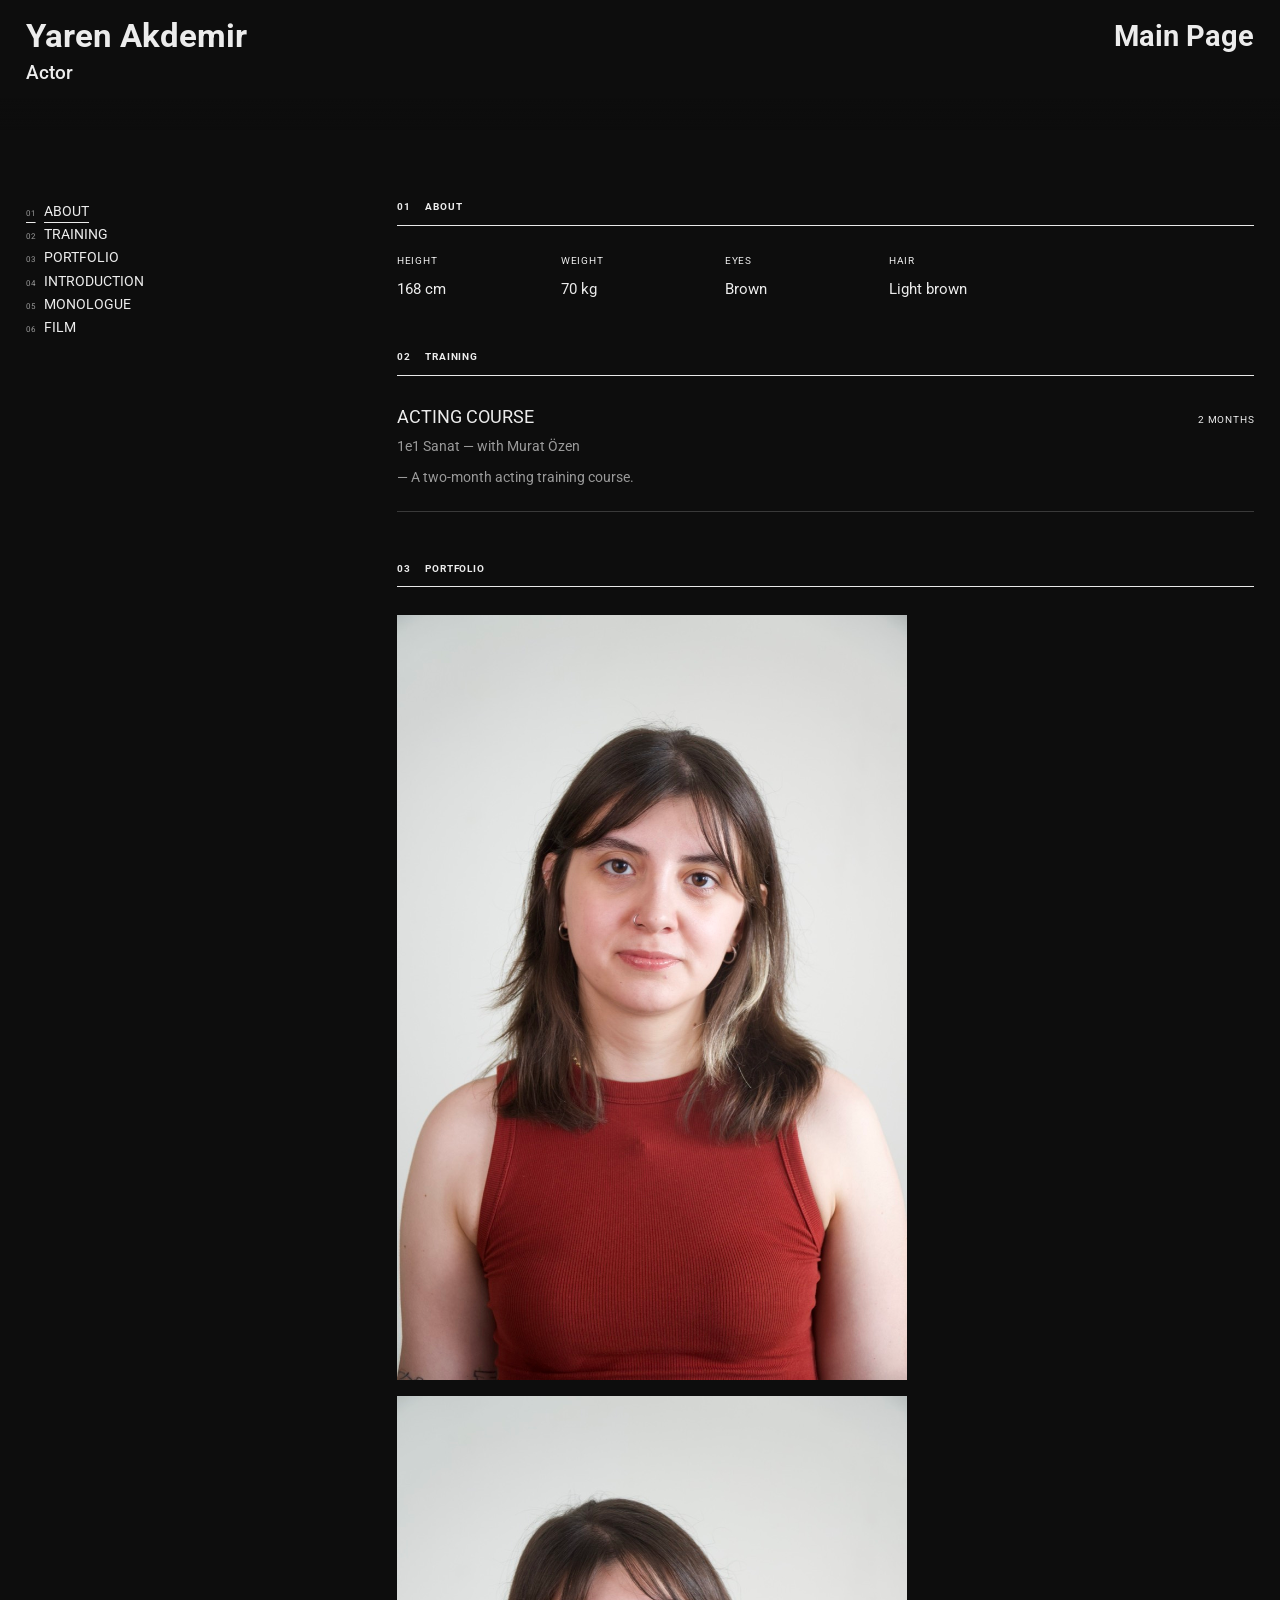
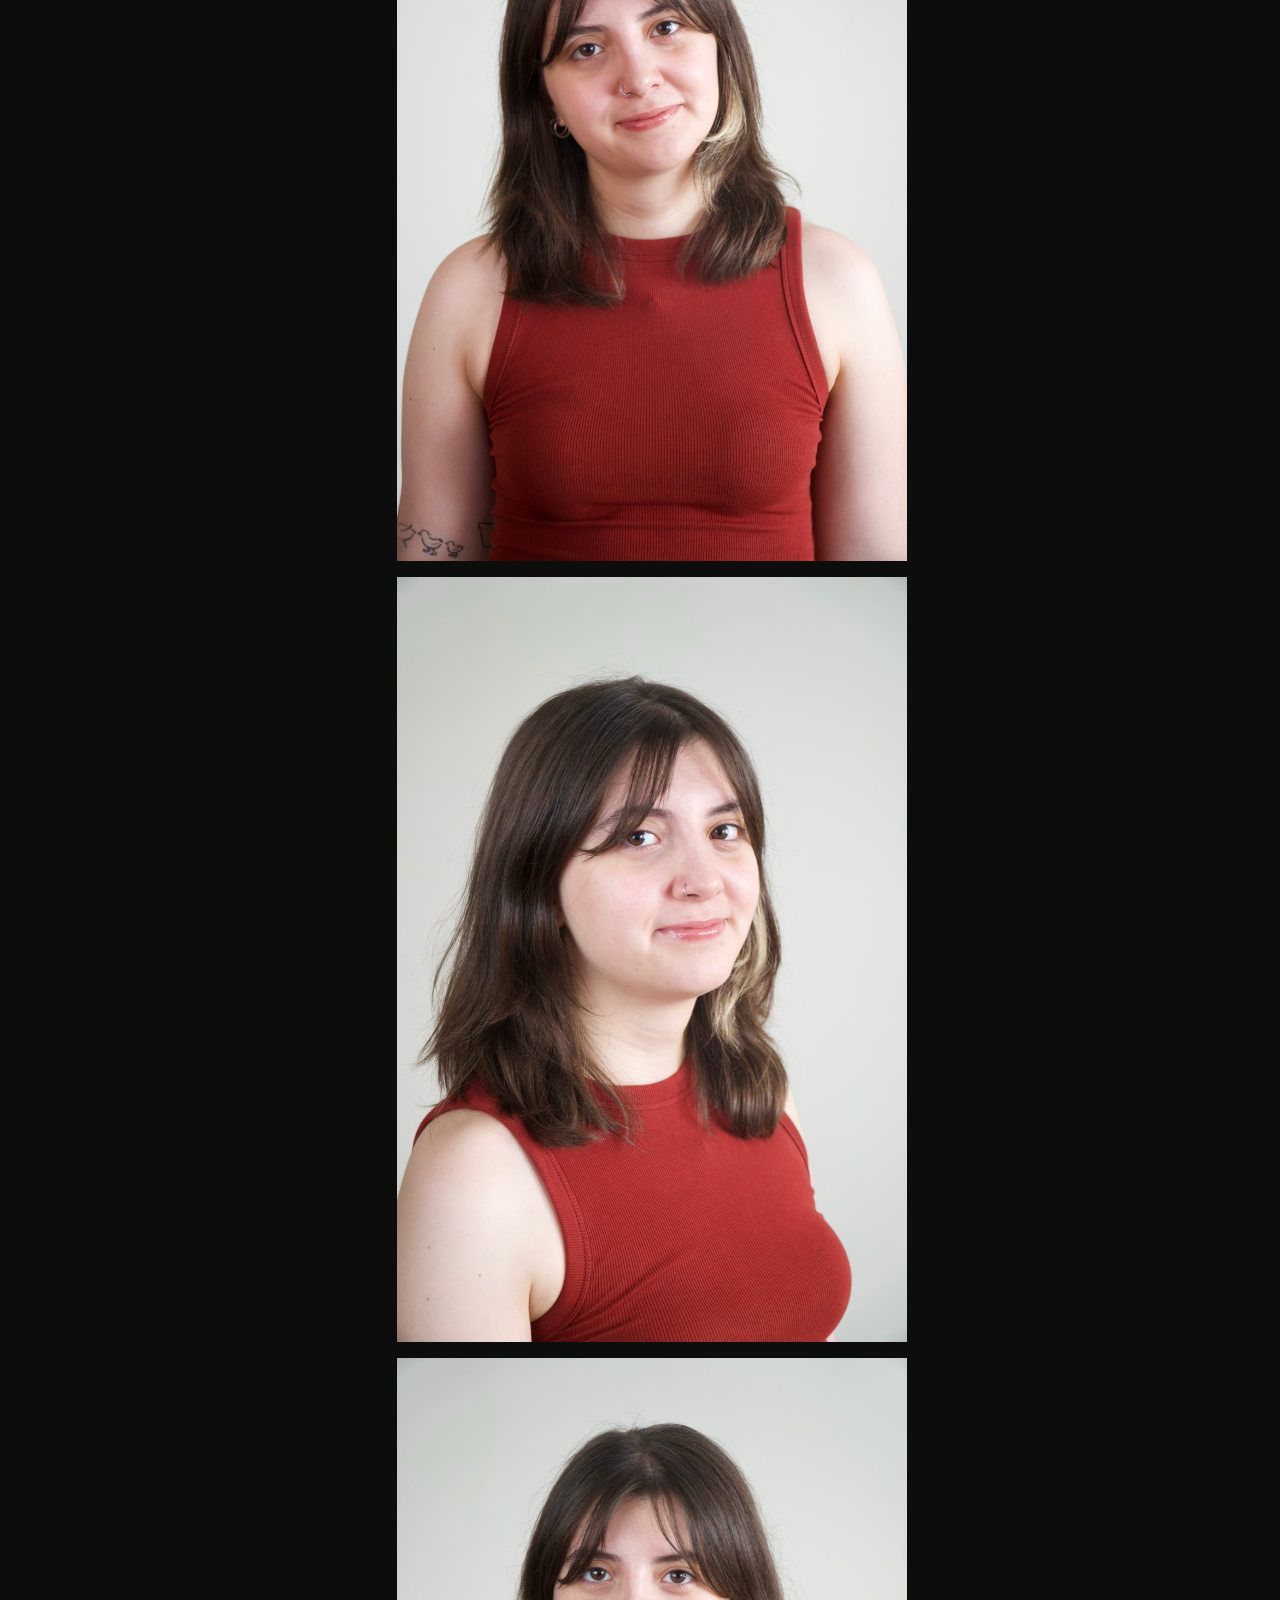
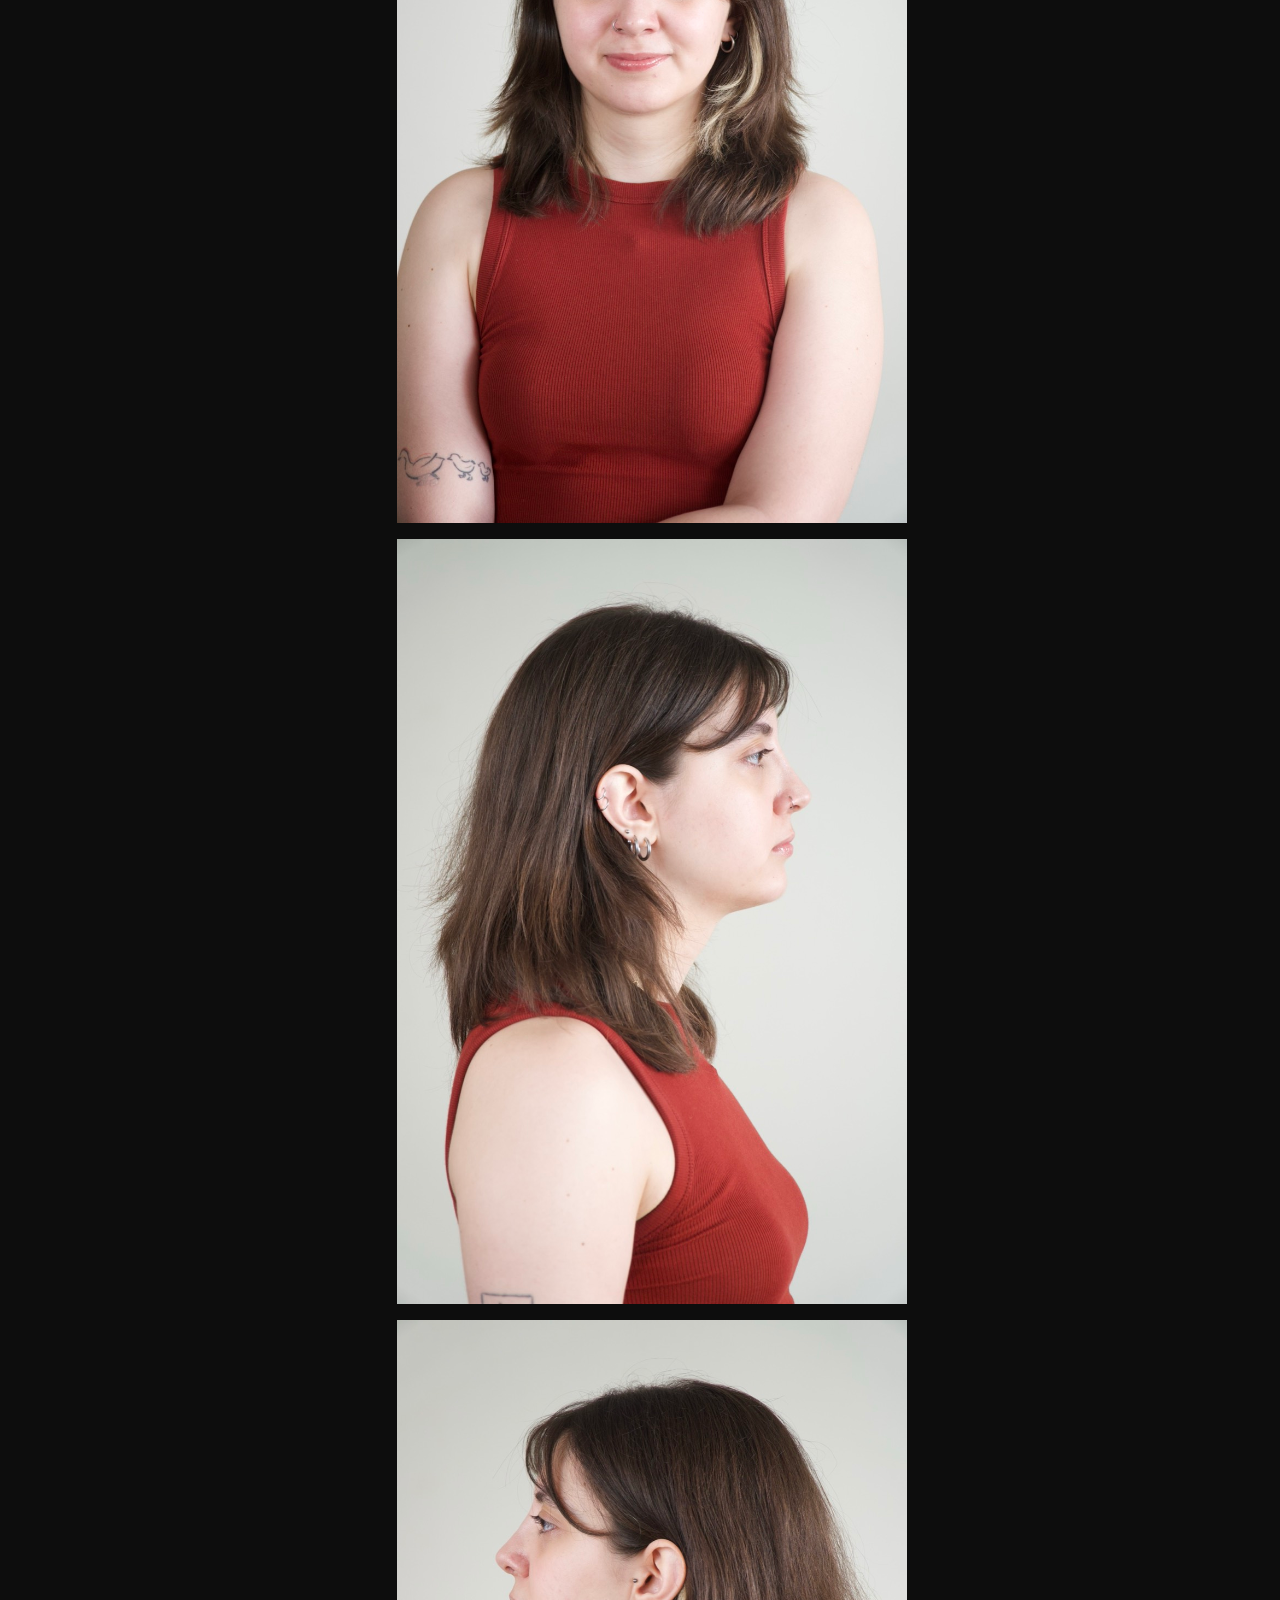
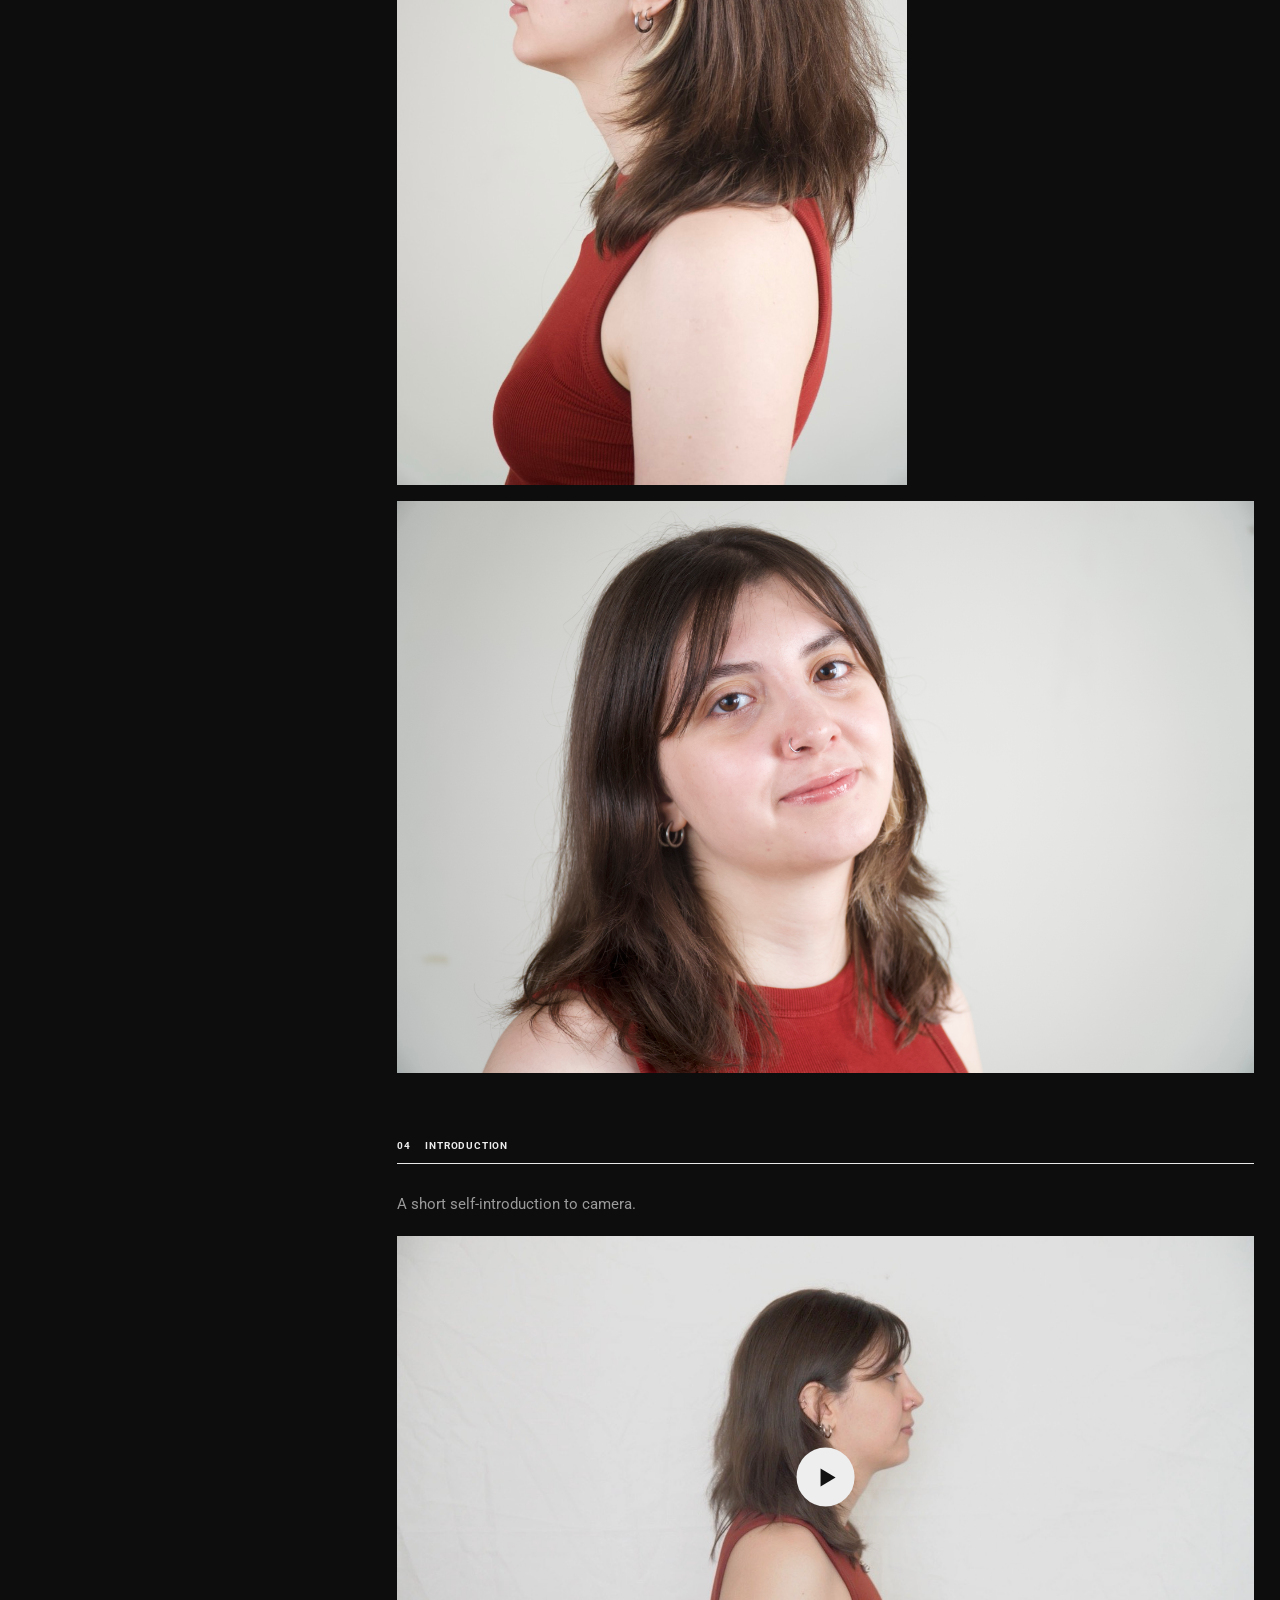
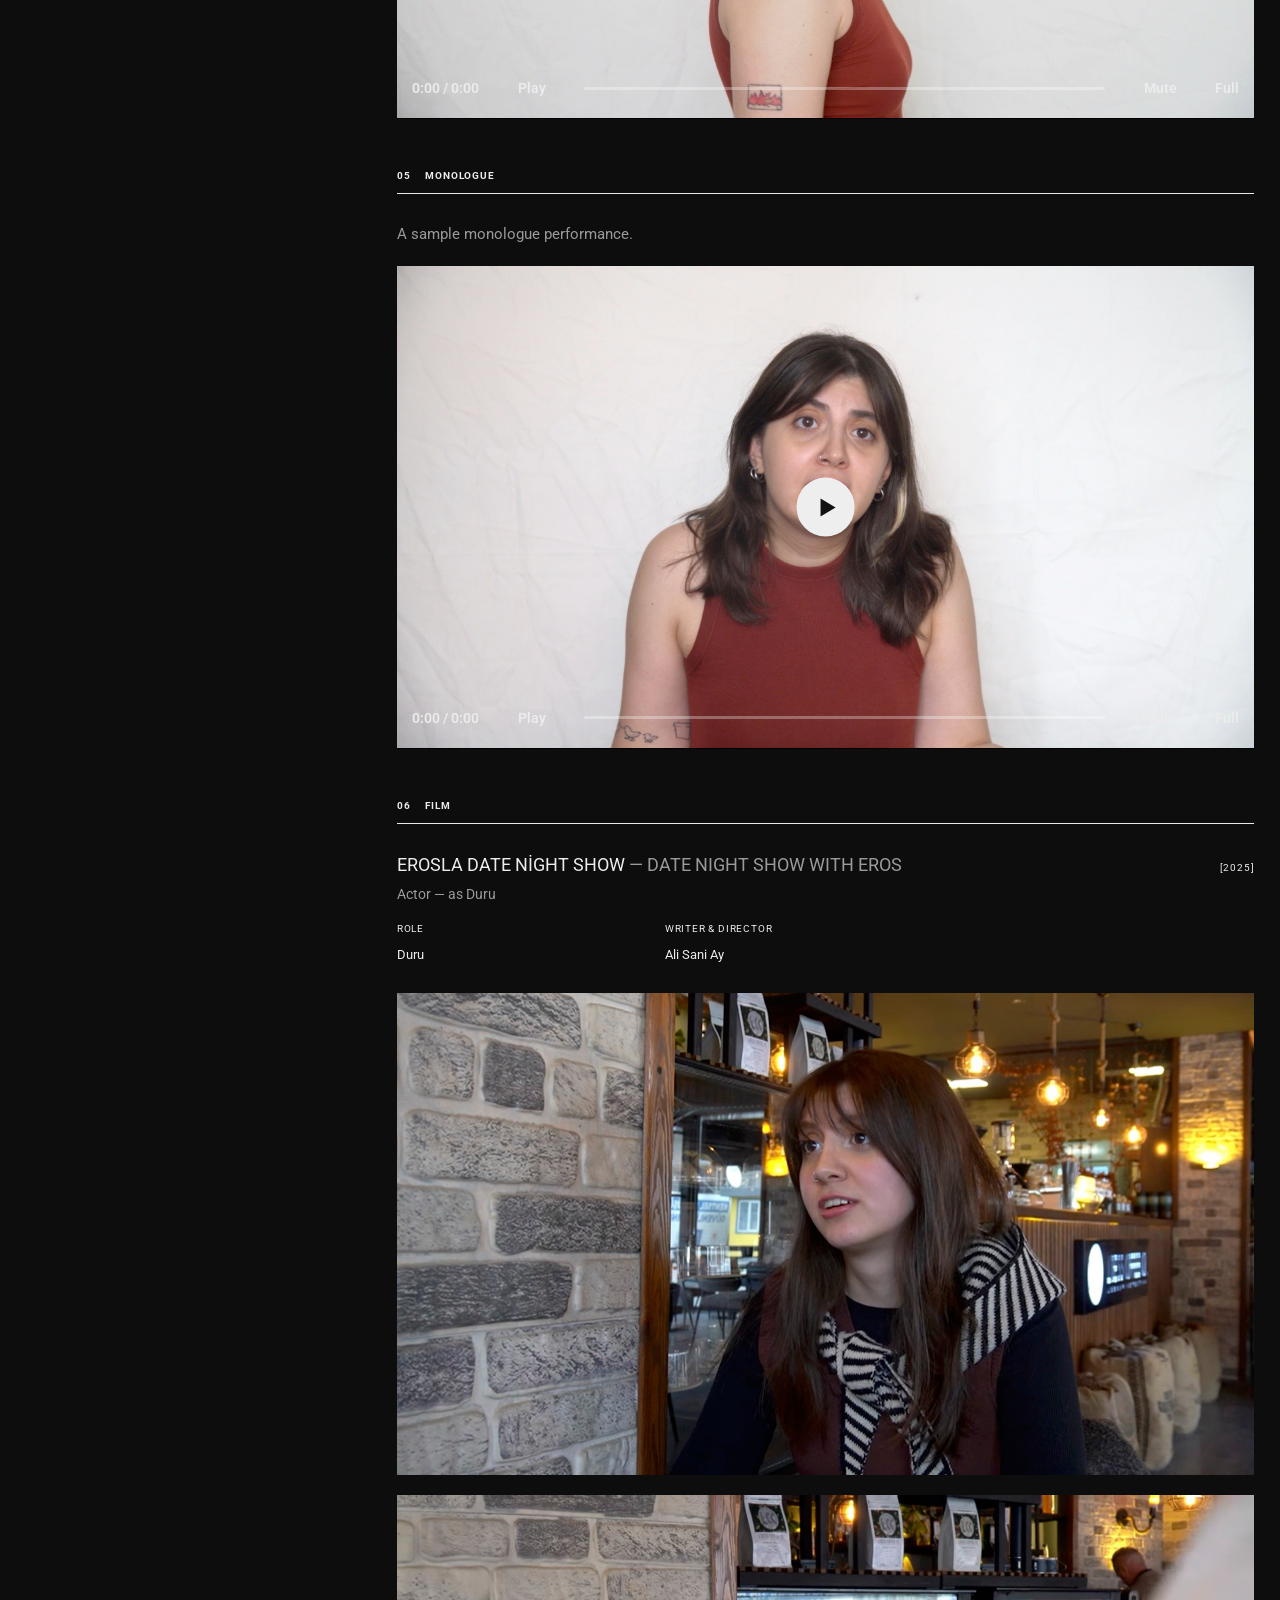
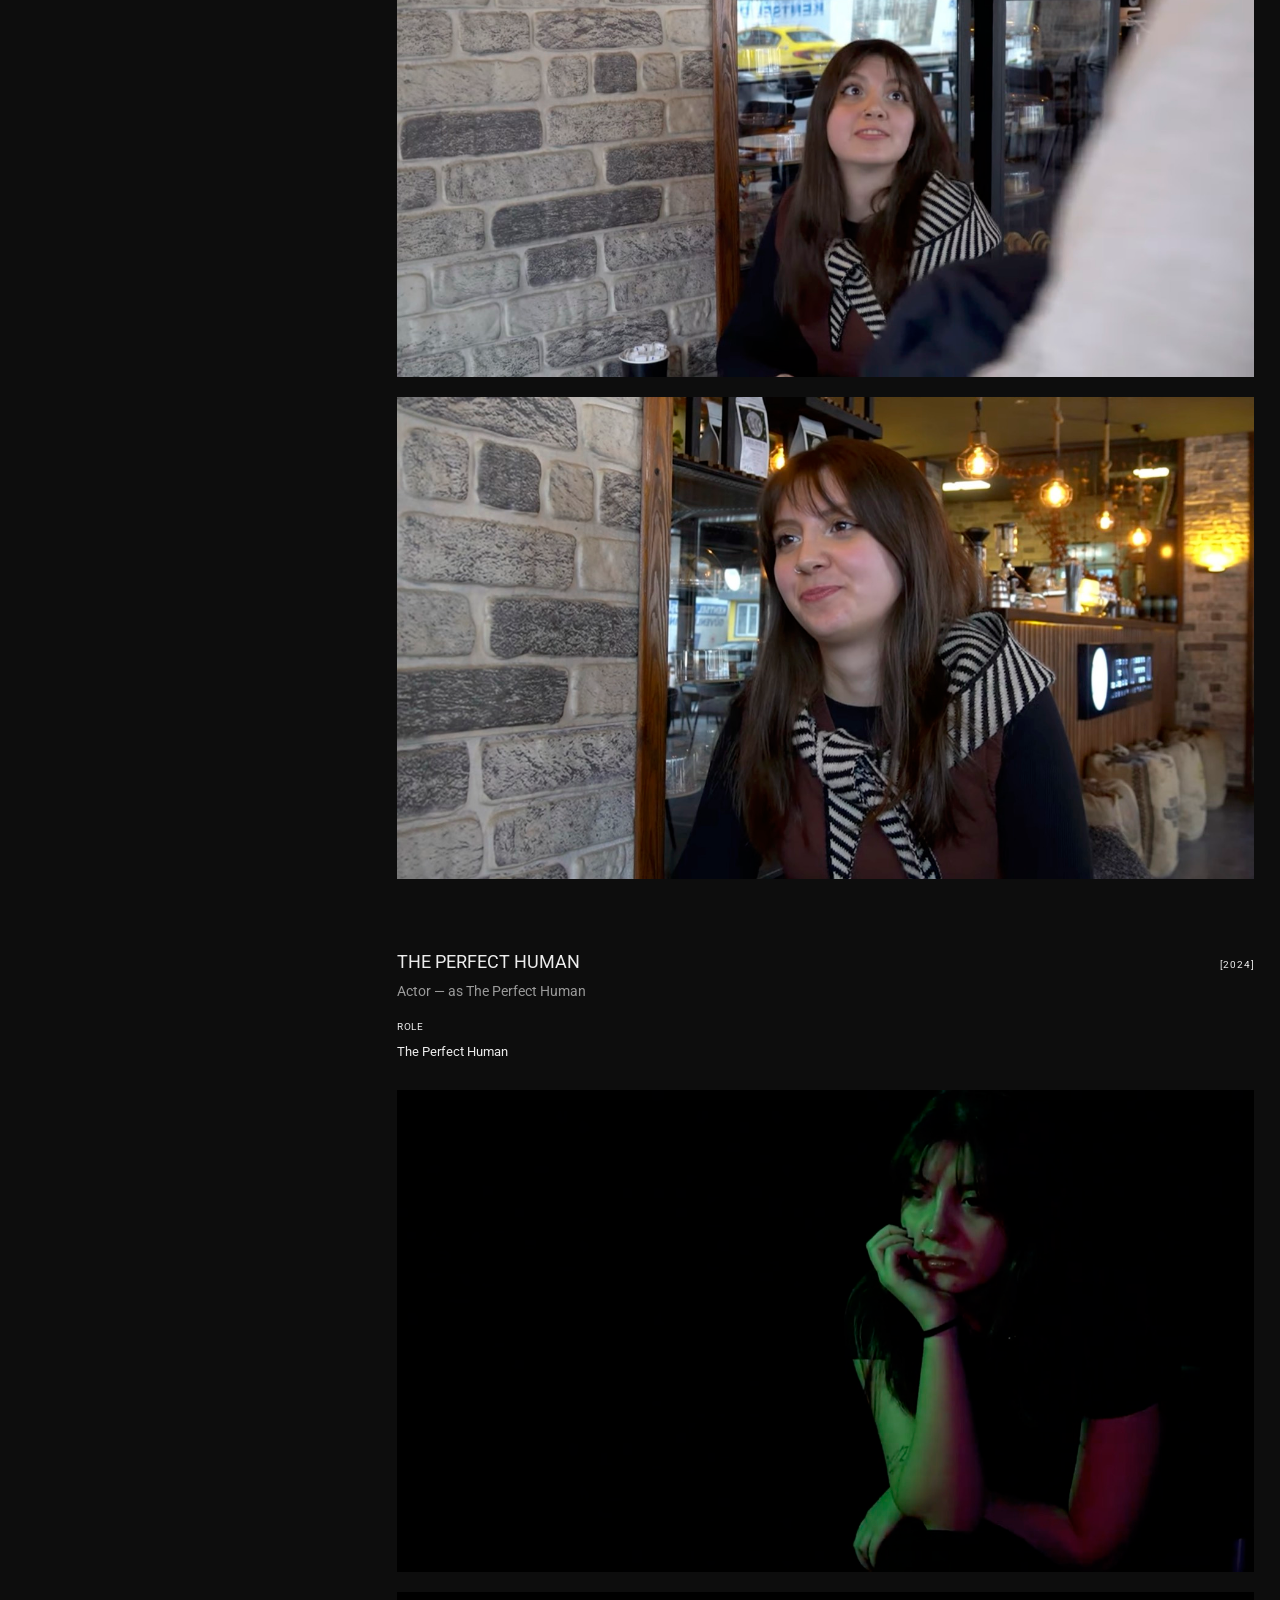
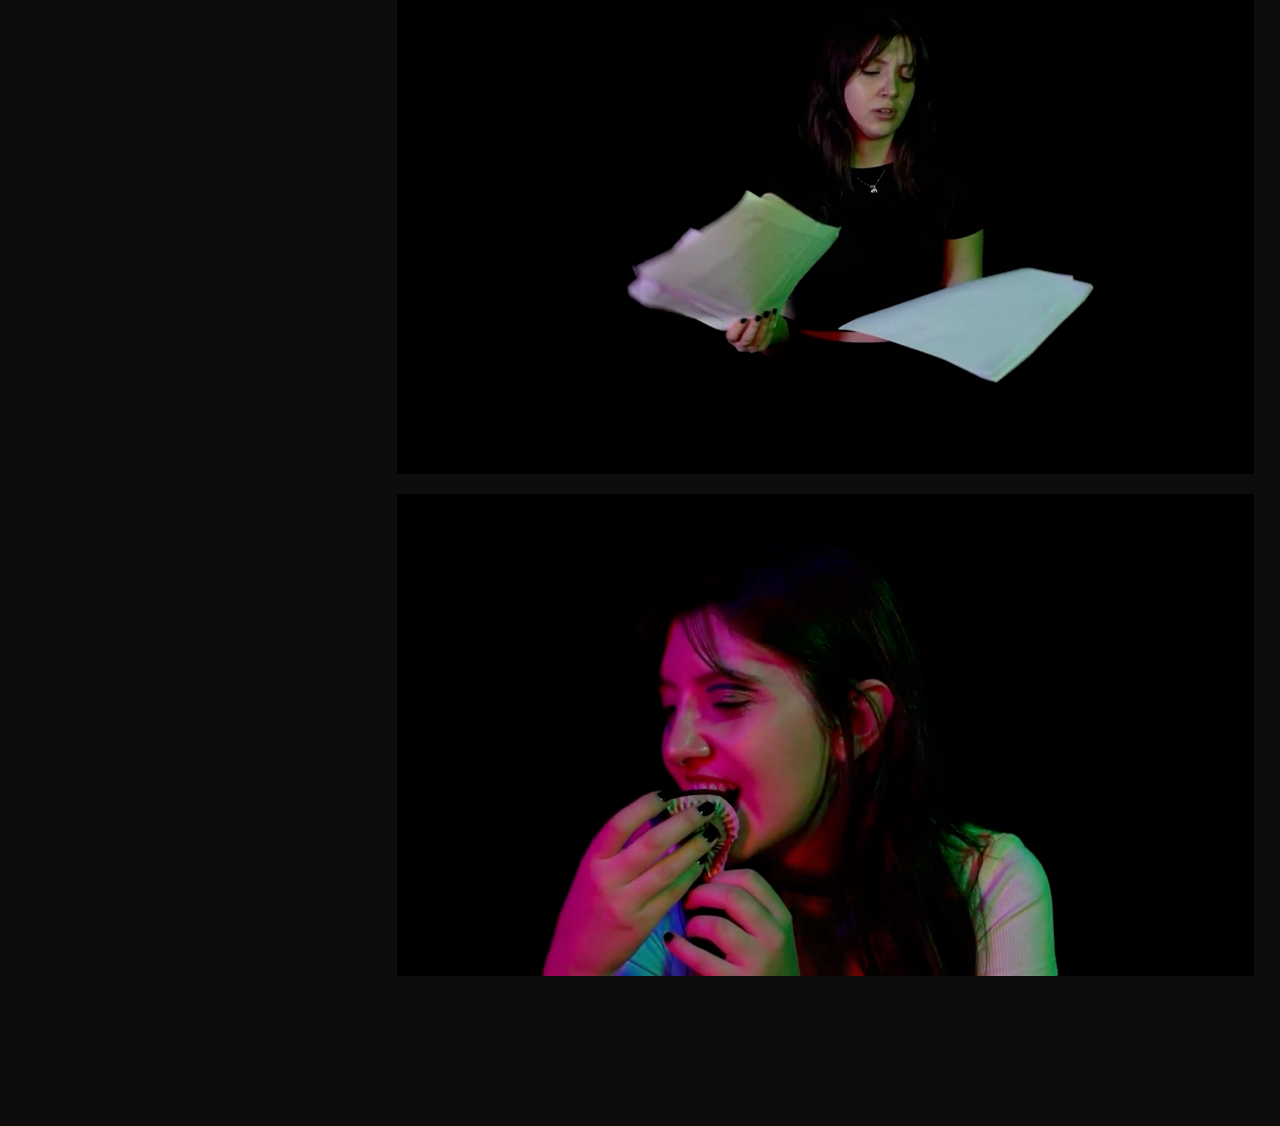
==== commit a751ee71: "Siteyi güncelle: sayfa düzenlemeleri ve küçültülmüş görseller" ====
--- a/acting/index.html
+++ b/acting/index.html
@@ -6,147 +6,150 @@
   <title>Yaren Akdemir — Acting</title>
   <link rel="preconnect" href="https://fonts.googleapis.com">
   <link rel="preconnect" href="https://fonts.gstatic.com" crossorigin>
-  <link rel="stylesheet" href="https://fonts.googleapis.com/css2?family=Roboto:ital,wght@0,100..900;1,100..900&display=swap">
+  <link rel="stylesheet" href="https://fonts.googleapis.com/css2?family=Roboto:wght@200;400;500;600;700&display=swap">
   <link rel="stylesheet" href="../css/pages.css">
 </head>
 <body class="page-acting">
 
-<header class="site-header">
-  <a class="brand" href="../index.html">
-    <span class="brand-name">Yaren Akdemir</span>
-    <span class="brand-title">Actor</span>
-  </a>
-  <div class="header-right">
-    <a class="home-link" href="../index.html">Main Page</a>
-  </div>
-  <button class="menu-btn" aria-label="Menu" aria-expanded="false">+</button>
-</header>
+  <header class="site-header">
+    <a class="brand" href="../index.html">
+      <span class="brand-name">Yaren Akdemir</span>
+      <span class="brand-title">Actor</span>
+    </a>
+    <div class="header-right">
+      <a class="home-link" href="../index.html">Main Page</a>
+    </div>
+    <button class="menu-btn" aria-label="Menu" aria-expanded="false">+</button>
+  </header>
 
-<nav class="menu-overlay" hidden>
-  <a href="../index.html">Main Page</a>
-  <a href="../main%20page/index.html">About Me</a>
-  <a href="../front%20end/index.html">Front-End</a>
-  <a href="../filmmaker/index.html">Film</a>
-  <a href="../art%20director/index.html">Art Direction</a>
-  <a href="../photography/index.html">Photography</a>
-  <a href="../drawings/index.html">Drawing</a>
-  <a href="../acting/index.html">Acting</a>
-</nav>
+  <nav class="menu-overlay" hidden>
+    <a href="../index.html">Main Page</a>
+    <a href="../main%20page/index.html">About Me</a>
+    <a href="../front%20end/index.html">Front-End</a>
+    <a href="../filmmaker/index.html">Film</a>
+    <a href="../art%20director/index.html">Art Direction</a>
+    <a href="../photography/index.html">Photography</a>
+    <a href="../drawings/index.html">Drawing</a>
+    <a href="../acting/index.html">Acting</a>
+  </nav>
 
-<main class="layout">
-  <aside class="info">
-    <nav class="side-nav" aria-label="Sections">
-      <ol>
-        <li><a href="#about"><span class="num">01</span>About</a></li>
-        <li><a href="#training"><span class="num">02</span>Training</a></li>
-        <li><a href="#portfolio"><span class="num">03</span>Portfolio</a></li>
-        <li><a href="#introduction"><span class="num">04</span>Introduction</a></li>
-        <li><a href="#monologue"><span class="num">05</span>Monologue</a></li>
-        <li><a href="#film"><span class="num">06</span>Film</a></li>
-      </ol>
-    </nav>
-  </aside>
+    <main class="layout">
+      <aside class="info">
+        <nav class="side-nav" aria-label="Sections">
+          <ol>
+            <li><a href="#about"><span class="num">01</span>About</a></li>
+            <li><a href="#training"><span class="num">02</span>Training</a></li>
+            <li><a href="#portfolio"><span class="num">03</span>Portfolio</a></li>
+            <li><a href="#introduction"><span class="num">04</span>Introduction</a></li>
+            <li><a href="#monologue"><span class="num">05</span>Monologue</a></li>
+            <li><a href="#film"><span class="num">06</span>Film</a></li>
+          </ol>
+        </nav>
+      </aside>
 
-  <div class="content" id="work">
-    <section class="section" id="about">
-      <h2 class="section-head label"><span>01</span>About</h2>
-      <dl class="meta about-meta">
-        <div><dt>Height</dt><dd>168 cm</dd></div>
-        <div><dt>Weight</dt><dd>70 kg</dd></div>
-        <div><dt>Eyes</dt><dd>Brown</dd></div>
-        <div><dt>Hair</dt><dd>Light brown</dd></div>
-      </dl>
-    </section>
+      <div class="content" id="work">
+        <section class="section" id="about">
+          <h2 class="section-head label"><span>01</span>About</h2>
+          <dl class="meta about-meta">
+            <div><dt>Height</dt><dd>168 cm</dd></div>
+            <div><dt>Weight</dt><dd>70 kg</dd></div>
+            <div><dt>Eyes</dt><dd>Brown</dd></div>
+            <div><dt>Hair</dt><dd>Light brown</dd></div>
+          </dl>
+        </section>
 
-    <section class="section" id="training">
-      <h2 class="section-head label"><span>02</span>Training</h2>
-      <article class="job">
-        <div class="project-head"><h3 class="project-name">Acting Course</h3><span class="label">2 months</span></div>
-        <p class="project-role">1e1 Sanat — with Murat Özen</p>
-        <ul><li>A two-month acting training course.</li></ul>
-      </article>
-    </section>
+        <section class="section" id="training">
+          <h2 class="section-head label"><span>02</span>Training</h2>
+          <article class="job">
+            <div class="project-head"><h3 class="project-name">Acting Course</h3><span class="label">2 months</span></div>
+            <p class="project-role">1e1 Sanat — with Murat Özen</p>
+            <ul><li>A two-month acting training course.</li></ul>
+          </article>
+        </section>
 
-    <section class="section" id="portfolio">
-      <h2 class="section-head label"><span>03</span>Portfolio</h2>
-      <div class="masonry">
-        <a class="shot" href="portfolio/01.jpg"><img src="portfolio/01.jpg" alt="Yaren Akdemir — portfolio photo 1" loading="lazy"></a>
-        <a class="shot" href="portfolio/02.jpg"><img src="portfolio/02.jpg" alt="Yaren Akdemir — portfolio photo 2" loading="lazy"></a>
-        <a class="shot" href="portfolio/03.jpg"><img src="portfolio/03.jpg" alt="Yaren Akdemir — portfolio photo 3" loading="lazy"></a>
-        <a class="shot" href="portfolio/04.jpg"><img src="portfolio/04.jpg" alt="Yaren Akdemir — portfolio photo 4" loading="lazy"></a>
-        <a class="shot" href="portfolio/05.jpg"><img src="portfolio/05.jpg" alt="Yaren Akdemir — portfolio photo 5" loading="lazy"></a>
-        <a class="shot" href="portfolio/06.jpg"><img src="portfolio/06.jpg" alt="Yaren Akdemir — portfolio photo 6" loading="lazy"></a>
-        <a class="shot" href="portfolio/07.jpg"><img src="portfolio/07.jpg" alt="Yaren Akdemir — portfolio photo 7" loading="lazy"></a>
+        <section class="section" id="portfolio">
+          <h2 class="section-head label"><span>03</span>Portfolio</h2>
+          <div class="masonry">
+            <a class="shot" href="portfolio/01.jpg"><img decoding="async" src="portfolio/01.jpg" alt="Yaren Akdemir — portfolio photo 1" loading="lazy"></a>
+            <a class="shot" href="portfolio/02.jpg"><img decoding="async" src="portfolio/02.jpg" alt="Yaren Akdemir — portfolio photo 2" loading="lazy"></a>
+            <a class="shot" href="portfolio/03.jpg"><img decoding="async" src="portfolio/03.jpg" alt="Yaren Akdemir — portfolio photo 3" loading="lazy"></a>
+            <a class="shot" href="portfolio/04.jpg"><img decoding="async" src="portfolio/04.jpg" alt="Yaren Akdemir — portfolio photo 4" loading="lazy"></a>
+            <a class="shot" href="portfolio/05.jpg"><img decoding="async" src="portfolio/05.jpg" alt="Yaren Akdemir — portfolio photo 5" loading="lazy"></a>
+            <a class="shot" href="portfolio/06.jpg"><img decoding="async" src="portfolio/06.jpg" alt="Yaren Akdemir — portfolio photo 6" loading="lazy"></a>
+            <a class="shot" href="portfolio/07.jpg"><img decoding="async" src="portfolio/07.jpg" alt="Yaren Akdemir — portfolio photo 7" loading="lazy"></a>
+          </div>
+        </section>
+
+        <section class="section" id="introduction">
+          <h2 class="section-head label"><span>04</span>Introduction</h2>
+          <p class="section-text">A short self-introduction to camera.</p>
+          <div class="media" data-label="Introduction">
+            <video src="videos/introduction.mp4" poster="posters/introduction.jpg" preload="none" playsinline></video>
+            <script type="application/json" class="cues">[[0.7,5.9,"Hello, I’m Yaren Akdemir. I’m 1.68 m tall and I weigh 68 kg."]]</script>
+            <button class="play" aria-label="Play"></button>
+            <div class="controls">
+              <span data-time>0:00 / 0:00</span>
+              <button data-play>Play</button>
+              <div class="track"><div class="fill"></div></div>
+              <button data-mute>Mute</button>
+              <button data-full>Full</button>
+            </div>
+          </div>
+        </section>
+
+        <section class="section" id="monologue">
+          <h2 class="section-head label"><span>05</span>Monologue</h2>
+          <p class="section-text">A sample monologue performance.</p>
+          <div class="media" data-label="Monologue">
+            <video src="videos/monologue.mp4" poster="posters/monologue.jpg" preload="none" playsinline></video>
+            <script type="application/json" class="cues">[[0.97,2.53,"A game."],[4.4,7.27,"Come on, I can’t be this unlucky."],[8.2,10.5,"Life is literally toying with me."],[11.53,12.97,"In the morning, the coffee spills."],[13.37,15.0,"At noon, the phone cuts out."],[15.87,17.67,"In the evening, just as I’m about to relax,"],[18.53,19.67,"the power goes out."],[20.8,22.6,"Is my life a sitcom?"],[24.0,26.33,"And love? The moment it sees me — poof,"],[26.93,28.57,"connection error."],[29.53,33.5,"Even my mom keeps wondering"],[33.73,34.93,"where my life is heading, poor woman."],[36.1,38.67,"But wait — in the finale, I’ll be the one laughing."],[39.13,42.1,"Because this much nonsense can’t be explained any other way."]]</script>
+            <button class="play" aria-label="Play"></button>
+            <div class="controls">
+              <span data-time>0:00 / 0:00</span>
+              <button data-play>Play</button>
+              <div class="track"><div class="fill"></div></div>
+              <button data-mute>Mute</button>
+              <button data-full>Full</button>
+            </div>
+          </div>
+        </section>
+
+        <section class="section" id="film">
+          <h2 class="section-head label"><span>06</span>Film</h2>
+
+          <article class="project">
+            <div class="project-head"><h3 class="project-name"><span lang="tr">Erosla Date Night Show</span> <span class="en">— Date Night Show with Eros</span></h3><span class="label">[2025]</span></div>
+            <p class="project-role">Actor — as Duru</p>
+            <dl class="meta film-meta">
+              <div><dt>Role</dt><dd>Duru</dd></div>
+              <div><dt>Writer &amp; Director</dt><dd>Ali Sani Ay</dd></div>
+            </dl>
+            <div class="gallery">
+                <a class="shot" href="images/01.jpg"><img decoding="async" src="images/01.jpg" width="1400" height="787" alt="Date Night Show with Eros — film still" loading="lazy"></a>
+                <a class="shot" href="images/02.jpg"><img decoding="async" src="images/02.jpg" width="1400" height="787" alt="Date Night Show with Eros — film still" loading="lazy"></a>
+                <a class="shot" href="images/03.jpg"><img decoding="async" src="images/03.jpg" width="1400" height="787" alt="Date Night Show with Eros — film still" loading="lazy"></a>
+            </div>
+          </article>
+
+          <article class="project">
+            <div class="project-head"><h3 class="project-name">The Perfect Human</h3><span class="label">[2024]</span></div>
+            <p class="project-role">Actor — as The Perfect Human</p>
+            <dl class="meta film-meta">
+              <div><dt>Role</dt><dd>The Perfect Human</dd></div>
+            </dl>
+            <div class="gallery">
+                <a class="shot" href="images/04.jpg"><img decoding="async" src="images/04.jpg" width="1400" height="787" alt="The Perfect Human — film still" loading="lazy"></a>
+                <a class="shot" href="images/05.jpg"><img decoding="async" src="images/05.jpg" width="1400" height="787" alt="The Perfect Human — film still" loading="lazy"></a>
+                <a class="shot" href="images/06.jpg"><img decoding="async" src="images/06.jpg" width="1400" height="787" alt="The Perfect Human — film still" loading="lazy"></a>
+            </div>
+          </article>
+        </section>
       </div>
-    </section>
-
-    <section class="section" id="introduction">
-      <h2 class="section-head label"><span>04</span>Introduction</h2>
-      <p class="section-text">A short self-introduction to camera.</p>
-      <div class="media" data-label="Introduction">
-        <video src="videos/introduction.mp4" poster="posters/introduction.jpg" preload="none" playsinline></video>
-        <script type="application/json" class="cues">[[0.7,5.9,"Hello, I’m Yaren Akdemir. I’m 1.68 m tall and I weigh 68 kg."]]</script>
-        <button class="play" aria-label="Play"></button>
-        <div class="controls">
-          <span data-time>0:00 / 0:00</span>
-          <button data-play>Play</button>
-          <div class="track"><div class="fill"></div></div>
-          <button data-mute>Mute</button>
-          <button data-full>Full</button>
-        </div>
-      </div>
-    </section>
-
-    <section class="section" id="monologue">
-      <h2 class="section-head label"><span>05</span>Monologue</h2>
-      <p class="section-text">A sample monologue performance.</p>
-      <div class="media" data-label="Monologue">
-        <video src="videos/monologue.mp4" poster="posters/monologue.jpg" preload="none" playsinline></video>
-        <script type="application/json" class="cues">[[0.97,2.53,"A game."],[4.4,7.27,"Come on, I can’t be this unlucky."],[8.2,10.5,"Life is literally toying with me."],[11.53,12.97,"In the morning, the coffee spills."],[13.37,15.0,"At noon, the phone cuts out."],[15.87,17.67,"In the evening, just as I’m about to relax,"],[18.53,19.67,"the power goes out."],[20.8,22.6,"Is my life a sitcom?"],[24.0,26.33,"And love? The moment it sees me — poof,"],[26.93,28.57,"connection error."],[29.53,33.5,"Even my mom keeps wondering"],[33.73,34.93,"where my life is heading, poor woman."],[36.1,38.67,"But wait — in the finale, I’ll be the one laughing."],[39.13,42.1,"Because this much nonsense can’t be explained any other way."]]</script>
-        <button class="play" aria-label="Play"></button>
-        <div class="controls">
-          <span data-time>0:00 / 0:00</span>
-          <button data-play>Play</button>
-          <div class="track"><div class="fill"></div></div>
-          <button data-mute>Mute</button>
-          <button data-full>Full</button>
-        </div>
-      </div>
-    </section>
-
-    <section class="section" id="film">
-      <h2 class="section-head label"><span>06</span>Film</h2>
-
-      <article class="project">
-        <div class="project-head"><h3 class="project-name">Erosla First Day</h3></div>
-        <p class="project-role">Actor — as Duru</p>
-        <dl class="meta film-meta">
-          <div><dt>Role</dt><dd>Duru</dd></div>
-          <div><dt>Writer &amp; Director</dt><dd>Ali Sani Ay</dd></div>
-        </dl>
-        <div class="gallery">
-            <a class="shot" href="images/01.jpg"><img src="images/01.jpg" width="1920" height="1080" alt="Erosla First Day — film still" loading="lazy"></a>
-            <a class="shot" href="images/02.jpg"><img src="images/02.jpg" width="1920" height="1080" alt="Erosla First Day — film still" loading="lazy"></a>
-            <a class="shot" href="images/03.jpg"><img src="images/03.jpg" width="1920" height="1080" alt="Erosla First Day — film still" loading="lazy"></a>
-        </div>
-      </article>
-
-      <article class="project">
-        <div class="project-head"><h3 class="project-name">The Perfect Human</h3><span class="label">[2024]</span></div>
-        <p class="project-role">Actor</p>
-        <div class="gallery">
-            <a class="shot" href="images/04.jpg"><img src="images/04.jpg" width="1920" height="1080" alt="The Perfect Human — film still" loading="lazy"></a>
-            <a class="shot" href="images/05.jpg"><img src="images/05.jpg" width="1920" height="1080" alt="The Perfect Human — film still" loading="lazy"></a>
-            <a class="shot" href="images/06.jpg"><img src="images/06.jpg" width="1920" height="1080" alt="The Perfect Human — film still" loading="lazy"></a>
-        </div>
-      </article>
-    </section>
-  </div>
-</main>
+    </main>
 
 <dialog class="lightbox">
   <button class="lightbox-close" aria-label="Close">&times;</button>
-  <img src="" alt="">
+  <img decoding="async" src="" alt="">
 </dialog>
 
 <script src="../js/pages.js"></script>
--- a/css/pages.css
+++ b/css/pages.css
@@ -1,8 +1,5 @@
-/* Shared layout for every inner page (front end, film, photography...).
-   Left: name + title, info column. Right: big media, stacked. */
-
 :root {
-  --bg: #0d0d0d;
+  --bg: #0d0d0d;/* custom property */
   --fg: #ececec;
   --dim: #9a9a9a;
   --line: #e8e8e8;
@@ -10,20 +7,15 @@
   --gutter: clamp(16px, 2vw, 40px);
   --left: clamp(260px, 27vw, 520px);
   --header-h: 130px;
-  /* one font everywhere: Roboto */
-  --serif: "Roboto", sans-serif;
-  --sans: "Roboto", sans-serif;
-  --mono: "Roboto", sans-serif;
-}
-
-/* The "me" page has no title under the name, so the photo sits right under it */
+}
+
 .page-me { --header-h: 96px; }
 
 * { box-sizing: border-box; }
 
 html {
-  background: var(--bg);        /* same colour past the end of the page */
-  overscroll-behavior-y: none;   /* no bouncing past the last section */
+  background: var(--bg);
+  overscroll-behavior-y: none;
   scroll-behavior: smooth;
   scroll-padding-top: calc(var(--header-h) + 20px);
 }
@@ -32,7 +24,7 @@
   margin: 0;
   background: var(--bg);
   color: var(--fg);
-  font-family: var(--sans);
+  font-family: "Roboto", sans-serif;
   font-optical-sizing: auto;
   font-style: normal;
   font-variation-settings: "wdth" 100;
@@ -44,42 +36,43 @@
 a { color: inherit; text-decoration: none; }
 ol, ul { list-style: none; margin: 0; padding: 0; }
 h1, h2, h3, p { margin: 0; }
-
-.label {
-  font-family: var(--mono);
+/*  */
+.label,
+.meta dt,
+.acc summary,
+.work summary::after {
   font-size: 10px;
   letter-spacing: 0.08em;
   text-transform: uppercase;
 }
 
-/* ---------- Header ---------- */
+.en { color: var(--dim); }
+
 
 .site-header {
   position: fixed;
-  inset: 0 0 auto 0;
+  inset: 0 0 auto 0; /*  bottom is auto cuz it is  changing with --header-h */
   z-index: 10;
   display: flex;
   align-items: flex-start;
   gap: var(--gutter);
   height: var(--header-h);
-  padding: 18px var(--gutter) 0;
+  padding: 18px var(--gutter) 0;/* top right left bottom */
   background: linear-gradient(var(--bg) 75%, transparent);
 }
-
+/*  */
 .brand {
   display: flex;
   flex-direction: column;
-  flex-shrink: 0;
+  flex-shrink: 0;/*  dont make me smaller */
   width: var(--left);
 }
 .brand-name {
-  font-family: var(--serif);
   font-weight: 700;
   font-size: clamp(30px, 2.6vw, 50px);
   line-height: 1.1;
 }
 .brand-title {
-  font-family: var(--serif);
   font-weight: 500;
   font-size: clamp(18px, 1.45vw, 28px);
   margin-top: 0.3em;
@@ -88,12 +81,10 @@
 .header-right {
   display: flex;
   align-items: center;
-  gap: clamp(40px, 7vw, 140px);
   height: calc(clamp(30px, 2.6vw, 50px) * 1.1);
   margin-left: auto;
 }
 .home-link {
-  font-family: var(--serif);
   font-weight: 700;
   font-size: clamp(24px, 2.3vw, 46px);
 }
@@ -106,7 +97,7 @@
   border: 0;
   background: none;
   color: var(--fg);
-  font: 200 56px/0.8 var(--sans);
+  font: 200 56px/0.8 "Roboto", sans-serif;
   cursor: pointer;
   transition: transform 0.2s;
 }
@@ -122,18 +113,21 @@
   gap: 10px;
   padding: var(--header-h) var(--gutter) var(--gutter);
   background: var(--bg);
-  font-family: var(--serif);
   font-size: 36px;
 }
-.menu-overlay[hidden] { display: none; }
-
-/* ---------- Page grid ---------- */
+.menu-overlay[hidden] { display: none; } /*  if there is hidden it is definetly display none */
+
 
 .layout {
   display: grid;
-  grid-template-columns: var(--left) 1fr;
+  grid-template-columns: var(--left) 1fr; /* “1 fraction / 1 pay” */
   gap: var(--gutter);
-  padding: calc(var(--header-h) + 70px) 0 80px var(--gutter);
+  padding: calc(var(--header-h) + 70px) 0 80px var(--gutter);/*              
+              TOP
+              ↓
+padding: [1] [2] [3] [4]
+             ↑   ↑   ↑
+           right bottom left */
 }
 .page-me .layout { padding-top: var(--header-h); }
 
@@ -141,27 +135,162 @@
   position: sticky;
   top: calc(var(--header-h) + 70px);
   align-self: start;
-  /* a long menu scrolls inside the column instead of being cut off */
   max-height: calc(100vh - var(--header-h) - 90px);
-  overflow-y: auto;
+  overflow-y: auto;/* vertical scroll */
   scrollbar-width: none;
 }
 .info::-webkit-scrollbar { display: none; }
-.page-me .info { top: var(--header-h); max-height: calc(100vh - var(--header-h) - 20px); }
-
-.content { min-width: 0; }
-
-/* ---------- Left column: work info ---------- */
-
-.work-title { font-size: clamp(20px, 1.5vw, 26px); font-weight: 400; }
-.work-sub { margin-top: 0.6em; font-size: 13px; }
-.work-year { margin-top: 1.1em; }
-
-.rule {
-  margin: 32px 0;
-  border: 0;
-  border-top: 1px solid var(--line);
-}
+.page-me .info {
+  top: var(--header-h);
+  max-height: calc(100vh - var(--header-h) - 20px);
+}
+
+.content { min-width: 0; } /* * */
+
+
+.side-nav a {
+  display: flex;
+  align-items: baseline;
+  gap: 0.6em;
+  font-size: clamp(13px, 1.1vw, 21px);
+  line-height: 1.65;
+  text-transform: uppercase;
+  transition: opacity 0.2s;
+}
+.side-nav .num { font-size: 0.58em; color: var(--dim); }
+.side-nav:has(a:hover) a:not(:hover) { opacity: 0.45; }
+.side-nav a.current {
+  text-decoration: underline;
+  text-underline-offset: 6px;
+  text-decoration-thickness: 1px;
+}
+
+.portrait {
+  display: block;
+  width: clamp(160px, 12vw, 240px);
+  aspect-ratio: 226 / 336;
+  object-fit: cover;
+  margin: 10px 0 40px;
+}
+
+
+.section {
+  margin-bottom: 50px;
+  padding-right: var(--gutter);
+}
+.page-drawing .section { margin-bottom: 90px; }
+.day { margin-bottom: 80px; }
+.content > .section:last-child { margin-bottom: 0; }
+
+.section-head {
+  display: flex;
+  gap: 1.5em;
+  margin-bottom: 28px;
+  padding-bottom: 10px;
+  border-bottom: 1px solid var(--line);
+}
+
+.section-text { font-size: 15px; line-height: 1.6; color: var(--dim); }
+.section-text + .section-text { margin-top: 1em; } /* next sibling */
+.section-text + .media { margin-top: 20px; }
+.columns .section-text { margin-top: 18px; }
+
+.project { margin-bottom: 70px; }
+.project .section-text { margin-bottom: 1em; }
+.project .section-text + .tags { margin-top: 4px; }
+
+.project-head {
+  display: flex;
+  justify-content: space-between;
+  align-items: baseline;
+  gap: 16px;
+  margin-bottom: 6px;
+}
+.section > .project-head {
+  justify-content: flex-start;
+  gap: 1.5em;
+  margin-bottom: 14px;
+  padding-bottom: 10px;
+  border-bottom: 1px solid var(--line);
+}
+.section > .project-head h2 + .label { margin-left: auto; }
+
+.project-name {
+  font-size: clamp(18px, 1.4vw, 24px);
+  font-weight: 400;
+  text-transform: uppercase;
+}
+.project-role { margin-bottom: 18px; color: var(--dim); }
+
+.watch { margin-top: 20px; }
+#github .watch { margin-top: 18px; }
+
+.tags { display: flex; flex-wrap: wrap; gap: 8px; }
+.tags li {
+  padding: 5px 10px;
+  border: 1px solid rgba(255, 255, 255, 0.35);
+  border-radius: 999px;
+  font-size: 10px;
+  letter-spacing: 0.06em;
+  text-transform: uppercase;
+}
+
+.columns {
+  display: grid;
+  grid-template-columns: repeat(auto-fit, minmax(220px, 1fr));
+  gap: 30px 50px;
+}
+.columns h3 { margin-bottom: 10px; }
+
+.lines li {
+  padding: 10px 0;
+  border-bottom: 1px solid var(--faint);
+  font-size: 15px;
+}
+
+.disciplines {
+  display: grid;
+  grid-template-columns: repeat(auto-fill, minmax(200px, 1fr));
+  gap: 40px 30px;
+}
+.disciplines h3 {
+  margin: 6px 0 10px;
+  font-size: clamp(16px, 1.2vw, 20px);
+  font-weight: 400;
+  text-transform: uppercase;
+}
+.disciplines li { color: var(--dim); }
+
+.job {
+  padding: 22px 0;
+  border-bottom: 1px solid var(--faint);
+}
+.job:first-of-type { padding-top: 0; } /*  first job */
+.job .project-role { margin-bottom: 10px; }
+.job .watch { margin-top: 12px; }
+.job li {
+  padding-left: 1.2em;
+  text-indent: -1.2em;
+  font-size: 14px;
+  line-height: 1.6;
+  color: var(--dim);
+}
+.job li::before { content: "— "; }
+
+.cert-row {
+  display: grid;
+  grid-template-columns: minmax(0, 5fr) minmax(0, 6fr);
+  gap: clamp(20px, 2.5vw, 48px);
+  align-items: start;
+  margin-bottom: 60px;
+}
+.cert-row .project-role { margin-bottom: 8px; }
+.cert-row .section-text { margin: 18px 0; }
+#certificates .cert-row + .job {
+  padding-top: 22px;
+  border-top: 1px solid var(--faint);
+}
+
 
 .meta {
   display: grid;
@@ -169,23 +298,29 @@
   gap: 24px 16px;
   margin: 0 0 28px;
 }
-.meta dt { font-family: var(--mono); font-size: 10px; letter-spacing: 0.08em; text-transform: uppercase; }
 .meta dd { margin: 0.7em 0 0; font-size: 13px; }
 
+.film-meta { max-width: 520px; margin-top: 4px; }
+.page-film .film-meta { grid-template-columns: repeat(3, 1fr); }
+.page-art .film-meta { max-width: 640px; }
+
+.about-meta {
+  grid-template-columns: repeat(4, 1fr);
+  max-width: 640px;
+  margin-bottom: 0;
+}
+.about-meta dd { font-size: 15px; }
+/*  */
 .acc { border-bottom: 1px solid var(--line); }
 .acc summary {
   display: flex;
   justify-content: space-between;
   align-items: center;
   padding: 14px 0 6px;
-  font-family: var(--mono);
-  font-size: 10px;
-  letter-spacing: 0.08em;
-  text-transform: uppercase;
   list-style: none;
   cursor: pointer;
 }
-.acc summary::-webkit-details-marker { display: none; }
+/* .acc summary::-webkit-details-marker { display: none; } */
 .acc summary::after {
   content: "";
   width: 7px;
@@ -199,32 +334,15 @@
 .acc[open] summary::after { transform: translateY(2px) rotate(225deg); }
 .acc > :not(summary) { margin: 6px 0 18px; font-size: 13px; color: var(--dim); }
 
-/* ---------- Left column: section menu ---------- */
-
-.side-nav a {
-  display: flex;
-  align-items: baseline;
-  gap: 0.6em;
-  font-size: clamp(13px, 1.1vw, 21px);
-  line-height: 1.65;
-  text-transform: uppercase;
-  transition: opacity 0.2s;
-}
-.side-nav .num { font-family: var(--mono); font-size: 0.58em; color: var(--dim); }
-.side-nav:has(a:hover) a:not(:hover) { opacity: 0.45; }
-.side-nav a.current { text-decoration: underline; text-underline-offset: 6px; text-decoration-thickness: 1px; }
-
-.portrait {
-  display: block;
-  width: clamp(160px, 12vw, 240px);
-  aspect-ratio: 226 / 336;
-  object-fit: cover;
-  margin: 10px 0 40px;
-}
-
-/* ---------- Right column: media ---------- */
-
-/* Placeholder box. Put an <img> or <video> inside and it covers the label. */
+.page-film .acc,
+.page-art .acc { max-width: 70ch; }
+.page-film .acc p,
+.page-art .acc p { font-size: 14px; line-height: 1.6; }
+
+.acc.about .film-meta { margin: 14px 0 20px; color: var(--fg); }
+.acc.about h3 { margin: 22px 0 8px; color: var(--fg); }
+
+
 .media {
   position: relative;
   aspect-ratio: 16 / 9;
@@ -238,21 +356,22 @@
   inset: 0;
   display: grid;
   place-items: center;
-  font-family: var(--mono);
   font-size: 11px;
   letter-spacing: 0.1em;
   color: #555;
 }
 .media > img,
-.media > video {
+.media > video,
+.media > iframe {
   position: absolute;
   inset: 0;
   width: 100%;
   height: 100%;
+  border: 0;
   object-fit: cover;
 }
-.media.tall { aspect-ratio: 4 / 5; }
-.media.paper { aspect-ratio: 1.414 / 1; }
+.media[data-youtube],
+.media[data-drive] { cursor: pointer; }
 
 .play {
   position: absolute;
@@ -308,299 +427,6 @@
 }
 .controls .fill { width: 0; height: 100%; background: #fff; }
 
-/* ---------- Right column: text sections ---------- */
-
-.section {
-  margin-bottom: 110px;
-  padding-right: var(--gutter);
-}
-.section-head {
-  display: flex;
-  gap: 1.5em;
-  margin-bottom: 28px;
-  padding-bottom: 10px;
-  border-bottom: 1px solid var(--line);
-}
-.section-text { max-width: 60ch; font-size: 15px; color: var(--dim); }
-.section-text + .section-text { margin-top: 1em; }
-
-.project { margin-bottom: 70px; }
-.project-head {
-  display: flex;
-  justify-content: space-between;
-  align-items: baseline;
-  gap: 16px;
-  margin-bottom: 6px;
-}
-.project-name { font-size: clamp(18px, 1.4vw, 24px); font-weight: 400; text-transform: uppercase; }
-.project-role { margin-bottom: 18px; color: var(--dim); }
-
-.tags { display: flex; flex-wrap: wrap; gap: 8px; }
-.tags li {
-  padding: 5px 10px;
-  border: 1px solid rgba(255, 255, 255, 0.35);
-  border-radius: 999px;
-  font-family: var(--mono);
-  font-size: 10px;
-  letter-spacing: 0.06em;
-  text-transform: uppercase;
-}
-
-.columns {
-  display: grid;
-  grid-template-columns: repeat(auto-fit, minmax(220px, 1fr));
-  gap: 30px 50px;
-}
-.columns h3 { margin-bottom: 10px; }
-
-.lines li {
-  padding: 10px 0;
-  border-bottom: 1px solid var(--faint);
-  font-size: 15px;
-}
-
-.gallery {
-  display: grid;
-  grid-template-columns: repeat(auto-fill, minmax(240px, 1fr));
-  gap: 20px;
-}
-.gallery .media { margin-bottom: 0; }
-
-/* A picture you can click to see big */
-.shot {
-  display: block;
-  cursor: zoom-in;
-}
-.shot img {
-  display: block;
-  width: 100%;
-  height: auto;
-  background: #000;
-  transition: opacity 0.2s;
-}
-.shot:hover img { opacity: 0.8; }
-.shot .label { display: block; margin-top: 10px; }
-
-/* Pictures of any shape, packed in columns (photography, drawings) */
-.masonry {
-  columns: 3 260px;
-  column-gap: 16px;
-  padding-right: var(--gutter);
-}
-.masonry .shot {
-  margin-bottom: 16px;
-  break-inside: avoid;
-}
-.masonry.two { columns: 2 320px; }
-
-.lightbox {
-  max-width: 100vw;
-  max-height: 100vh;
-  padding: 0;
-  border: 0;
-  background: transparent;
-  overflow: visible;
-}
-.lightbox::backdrop { background: rgba(0, 0, 0, 0.92); }
-.lightbox img {
-  display: block;
-  max-width: 94vw;
-  max-height: 92vh;
-}
-.lightbox-close {
-  position: fixed;
-  top: 10px;
-  right: 18px;
-  border: 0;
-  background: none;
-  color: #fff;
-  font: 200 44px/1 var(--sans);
-  cursor: pointer;
-}
-
-
-/* Me page: what I do */
-.disciplines {
-  display: grid;
-  grid-template-columns: repeat(auto-fill, minmax(200px, 1fr));
-  gap: 40px 30px;
-}
-.disciplines h3 {
-  margin: 6px 0 10px;
-  font-size: clamp(16px, 1.2vw, 20px);
-  font-weight: 400;
-  text-transform: uppercase;
-}
-.disciplines li { color: var(--dim); }
-
-/* ---------- Phone ---------- */
-
-@media (max-width: 800px) {
-  :root { --header-h: 110px; --left: auto; }
-  .page-me { --header-h: 76px; }
-
-  .header-right { display: none; }
-  .menu-btn { display: block; }
-  .brand { width: auto; }
-
-  .layout {
-    grid-template-columns: 1fr;
-    padding: calc(var(--header-h) + 20px) var(--gutter) 60px;
-  }
-  .info { position: static; max-height: none; overflow: visible; }
-  /* single works: media first, info under it */
-  .layout.work .content { order: -1; }
-
-  .section { padding-right: 0; margin-bottom: 70px; }
-  .masonry { columns: 2 140px; column-gap: 10px; padding-right: 0; }
-  .masonry .shot { margin-bottom: 10px; }
-  .side-nav { margin-bottom: 40px; }
-  .portrait { width: 55%; }
-}
-
-/* A certificate with what I did next to it */
-.cert-row {
-  display: grid;
-  grid-template-columns: minmax(0, 5fr) minmax(0, 6fr);
-  gap: clamp(20px, 2.5vw, 48px);
-  align-items: start;
-  margin-bottom: 60px;
-}
-.cert-row .project-role { margin-bottom: 8px; }
-.cert-row .section-text { margin: 18px 0; }
-
-@media (max-width: 800px) {
-  .cert-row { grid-template-columns: 1fr; margin-bottom: 50px; }
-}
-
-/* One job or school: title, dates, place and a few lines */
-.job {
-  padding: 22px 0;
-  border-bottom: 1px solid var(--faint);
-}
-.job:first-of-type { padding-top: 0; }
-.job .project-role { margin-bottom: 10px; }
-.job li {
-  max-width: 70ch;
-  padding-left: 1.2em;
-  text-indent: -1.2em;
-  font-size: 14px;
-  line-height: 1.6;
-  color: var(--dim);
-}
-.job li::before { content: "— "; }
-
-/* English translation next to a title */
-.project-name .en { color: var(--dim); }
-/* A drawing keeps its own shape and never grows taller than the screen.
-   Click the picture and its About opens underneath. */
-.page-drawing .section { margin-bottom: 90px; }
-.work { margin-top: 18px; }
-.work summary {
-  display: block;
-  list-style: none;
-  cursor: pointer;
-}
-.work summary::-webkit-details-marker { display: none; }
-.work summary img {
-  display: block;
-  width: auto;
-  height: auto;
-  max-width: 100%;
-  max-height: 85vh;
-  transition: opacity 0.2s;
-}
-.work summary:hover img { opacity: 0.85; }
-.work summary::after {
-  content: "About +";
-  display: block;
-  margin-top: 12px;
-  font-family: var(--mono);
-  font-size: 10px;
-  letter-spacing: 0.08em;
-  text-transform: uppercase;
-}
-.work[open] summary::after { content: "About −"; }
-.work .meta {
-  max-width: 520px;
-  margin: 16px 0 0;
-  padding-top: 16px;
-  border-top: 1px solid var(--line);
-}
-
-/* Film details under the player */
-.film-meta { max-width: 520px; margin-top: 4px; }
-.page-film .acc,
-.page-art .acc { max-width: 70ch; }
-.page-film .acc p,
-.page-art .acc p { font-size: 14px; line-height: 1.6; }
-.watch { margin-top: 20px; }
-.side-nav .en { color: var(--dim); }
-
-/* Photography: one section per day, stacked */
-.day { margin-bottom: 80px; }
-.day .project-head { margin-bottom: 18px; }
-.day .masonry { padding-right: 0; }
-.masonry.one { columns: 1; }
-.masonry.one .shot img {
-  width: auto;
-  max-width: 100%;
-  max-height: 85vh;
-}
-
-/* Every item title (film, drawing, day) has its number in front and a
-   line under it, like the section headings */
-.section > .project-head {
-  justify-content: flex-start;
-  gap: 1.5em;
-  margin-bottom: 14px;
-  padding-bottom: 10px;
-  border-bottom: 1px solid var(--line);
-}
-.page-film .film-meta { grid-template-columns: repeat(3, 1fr); }
-
-/* a small note at the far right of a title row (e.g. "5 photos") */
-.section > .project-head h2 + .label { margin-left: auto; }
-
-/* Film "About": closed until clicked; holds the details, text and awards */
-.acc.about .film-meta { margin: 14px 0 20px; color: var(--fg); }
-.acc.about h3 { margin: 22px 0 8px; color: var(--fg); }
-.section-text + .media { margin-top: 20px; }
-#portfolio .masonry { padding-right: 0; }
-
-/* Acting: every picture on its own row, one under the other */
-.page-acting .masonry { columns: 1; }
-.page-acting .gallery { grid-template-columns: 1fr; }
-.page-acting .shot img {
-  width: auto;
-  max-width: 100%;
-  max-height: 85vh;
-}
-.about-meta { grid-template-columns: repeat(4, 1fr); max-width: 640px; margin-bottom: 0; }
-.about-meta dd { font-size: 15px; }
-@media (max-width: 800px) { .about-meta { grid-template-columns: 1fr 1fr; } }
-
-/* Photography: every picture on its own row, one under the other */
-.page-photo .masonry { columns: 1; }
-.page-photo .shot img {
-  width: auto;
-  max-width: 100%;
-  max-height: 85vh;
-}
-
-/* Art direction: project pictures one under the other */
-.page-art .gallery { grid-template-columns: 1fr; margin-bottom: 24px; }
-.page-art .shot img {
-  width: auto;
-  max-width: 100%;
-  max-height: 85vh;
-}
-.page-art .film-meta { max-width: 640px; }
-.job .watch { margin-top: 12px; }
-#certificates .cert-row + .job { padding-top: 22px; border-top: 1px solid var(--faint); }
-
-/* Subtitles: black text with no box, above the player controls.
-   Each word shows up as it is spoken. */
 .caption {
   position: absolute;
   left: 50%;
@@ -612,15 +438,13 @@
   font-weight: 600;
   line-height: 1.35;
   text-align: center;
-  /* a soft light edge keeps the black readable over dark parts of the picture */
   text-shadow: 0 0 6px rgba(255, 255, 255, 0.9), 0 0 2px rgba(255, 255, 255, 0.9);
   transform: translateX(-50%);
 }
-.caption span { opacity: 0; transition: opacity 0.15s; }
+.caption[hidden] { display: none; }
+.caption span { opacity: 0;}
 .caption span.on { opacity: 1; }
-.caption[hidden] { display: none; }
-
-/* The player in full screen */
+
 .media:fullscreen {
   width: 100vw;
   height: 100vh;
@@ -629,8 +453,120 @@
 }
 .media:fullscreen > video { object-fit: contain; }
 .media:fullscreen .caption { font-size: clamp(18px, 2.2vw, 40px); bottom: 12vh; }
-.project .section-text { margin-bottom: 1em; }
-.project .section-text + .media { margin-top: 24px; }
-
-/* The page ends right after the last section */
-.content > .section:last-child { margin-bottom: 0; }
+
+
+.shot {
+  display: block;
+  cursor: zoom-in;
+}
+.shot img {
+  display: block;
+  width: 100%;
+  height: auto;
+  background: #000;
+  transition: opacity 0.2s;
+}
+.shot:hover img { opacity: 0.8; }
+
+.page-acting .shot img,
+.page-photo .shot img,
+.page-art .shot img {
+  width: auto;
+  max-width: 100%;
+  max-height: 85vh;
+}
+
+.masonry { display: flow-root; }
+.masonry .shot { margin-bottom: 16px; }
+
+.gallery {
+  display: grid;
+  grid-template-columns: 1fr;
+  gap: 20px;
+}
+.page-art .gallery { margin-bottom: 24px; }
+
+.work { margin-top: 18px; }
+.work summary {
+  display: block;
+  list-style: none;
+  cursor: pointer;
+}
+.work summary::-webkit-details-marker { display: none; }
+.work summary img {
+  display: block;
+  width: auto;
+  height: auto;
+  max-width: 100%;
+  max-height: 85vh;
+  transition: opacity 0.2s;
+}
+.work summary:hover img { opacity: 0.85; }
+.work summary::after {
+  content: "About +";
+  display: block;
+  margin-top: 12px;
+}
+.work[open] summary::after { content: "About −"; }
+.work .meta {
+  max-width: 520px;
+  margin: 16px 0 0;
+  padding-top: 16px;
+  border-top: 1px solid var(--line);
+}
+
+.lightbox {
+  max-width: 100vw;
+  max-height: 100vh;
+  padding: 0;
+  border: 0;
+  background: transparent;
+  overflow: visible;
+}
+.lightbox::backdrop { background: rgba(0, 0, 0, 0.92); }
+.lightbox img {
+  display: block;
+  max-width: 94vw;
+  max-height: 92vh;
+}
+.lightbox-close {
+  position: fixed;
+  top: 10px;
+  right: 18px;
+  border: 0;
+  background: none;
+  color: #fff;
+  font: 200 44px/1 "Roboto", sans-serif;
+  cursor: pointer;
+}
+
+
+@media (max-width: 800px) {
+  :root { --header-h: 110px; --left: auto; }
+  .page-me { --header-h: 76px; }
+
+  .header-right { display: none; }
+  .menu-btn { display: block; }
+  .brand { width: auto; }
+
+  .layout {
+    grid-template-columns: 1fr;
+    padding: calc(var(--header-h) + 20px) var(--gutter) 60px;
+  }
+  .info,
+  .page-me .info {
+    position: static;
+    max-height: none;
+    overflow: visible;
+  }
+  .side-nav { margin-bottom: 40px; }
+  .portrait { width: 55%; }
+
+  .section { padding-right: 0; margin-bottom: 70px; }
+  .day { margin-bottom: 80px; }
+  .masonry .shot { margin-bottom: 10px; }
+  .cert-row { grid-template-columns: 1fr; margin-bottom: 50px; }
+  .about-meta { grid-template-columns: 1fr 1fr; }
+}
+
+.acc.about + .gallery { margin-top: 30px; }
